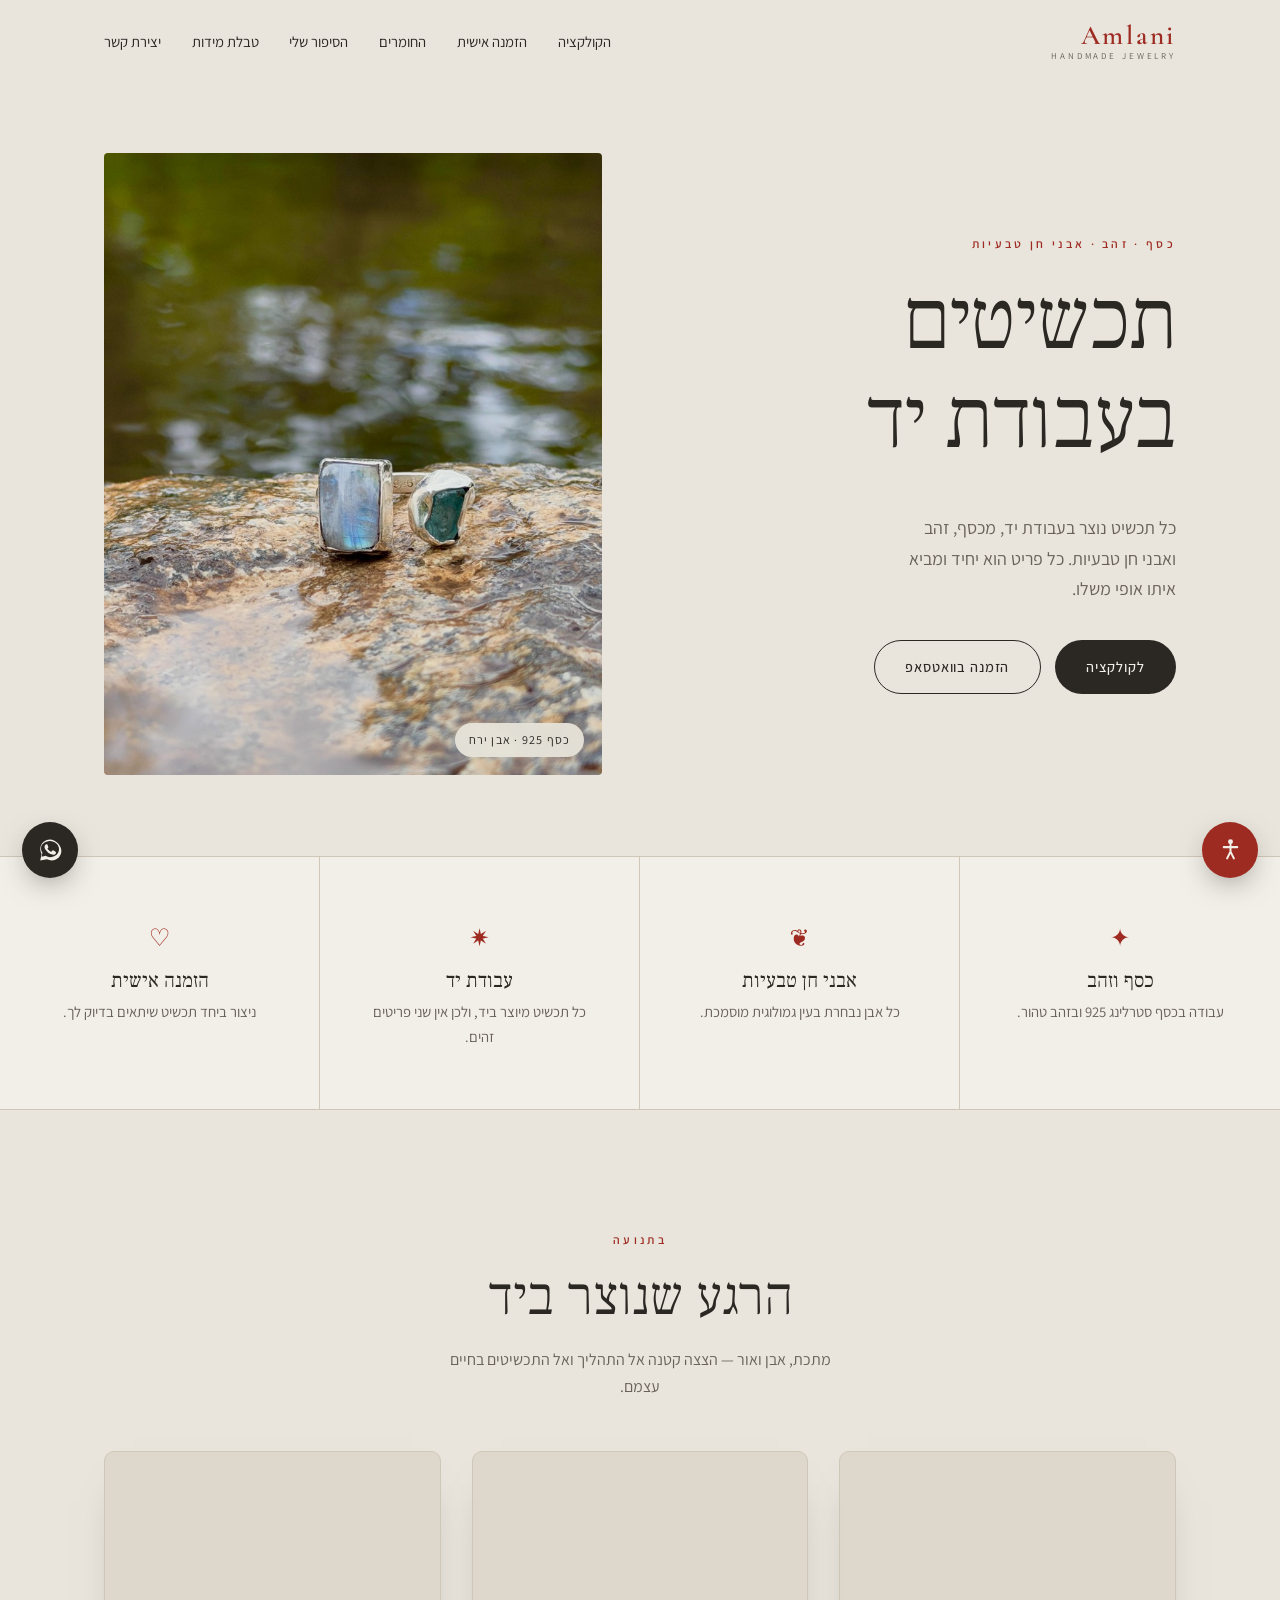
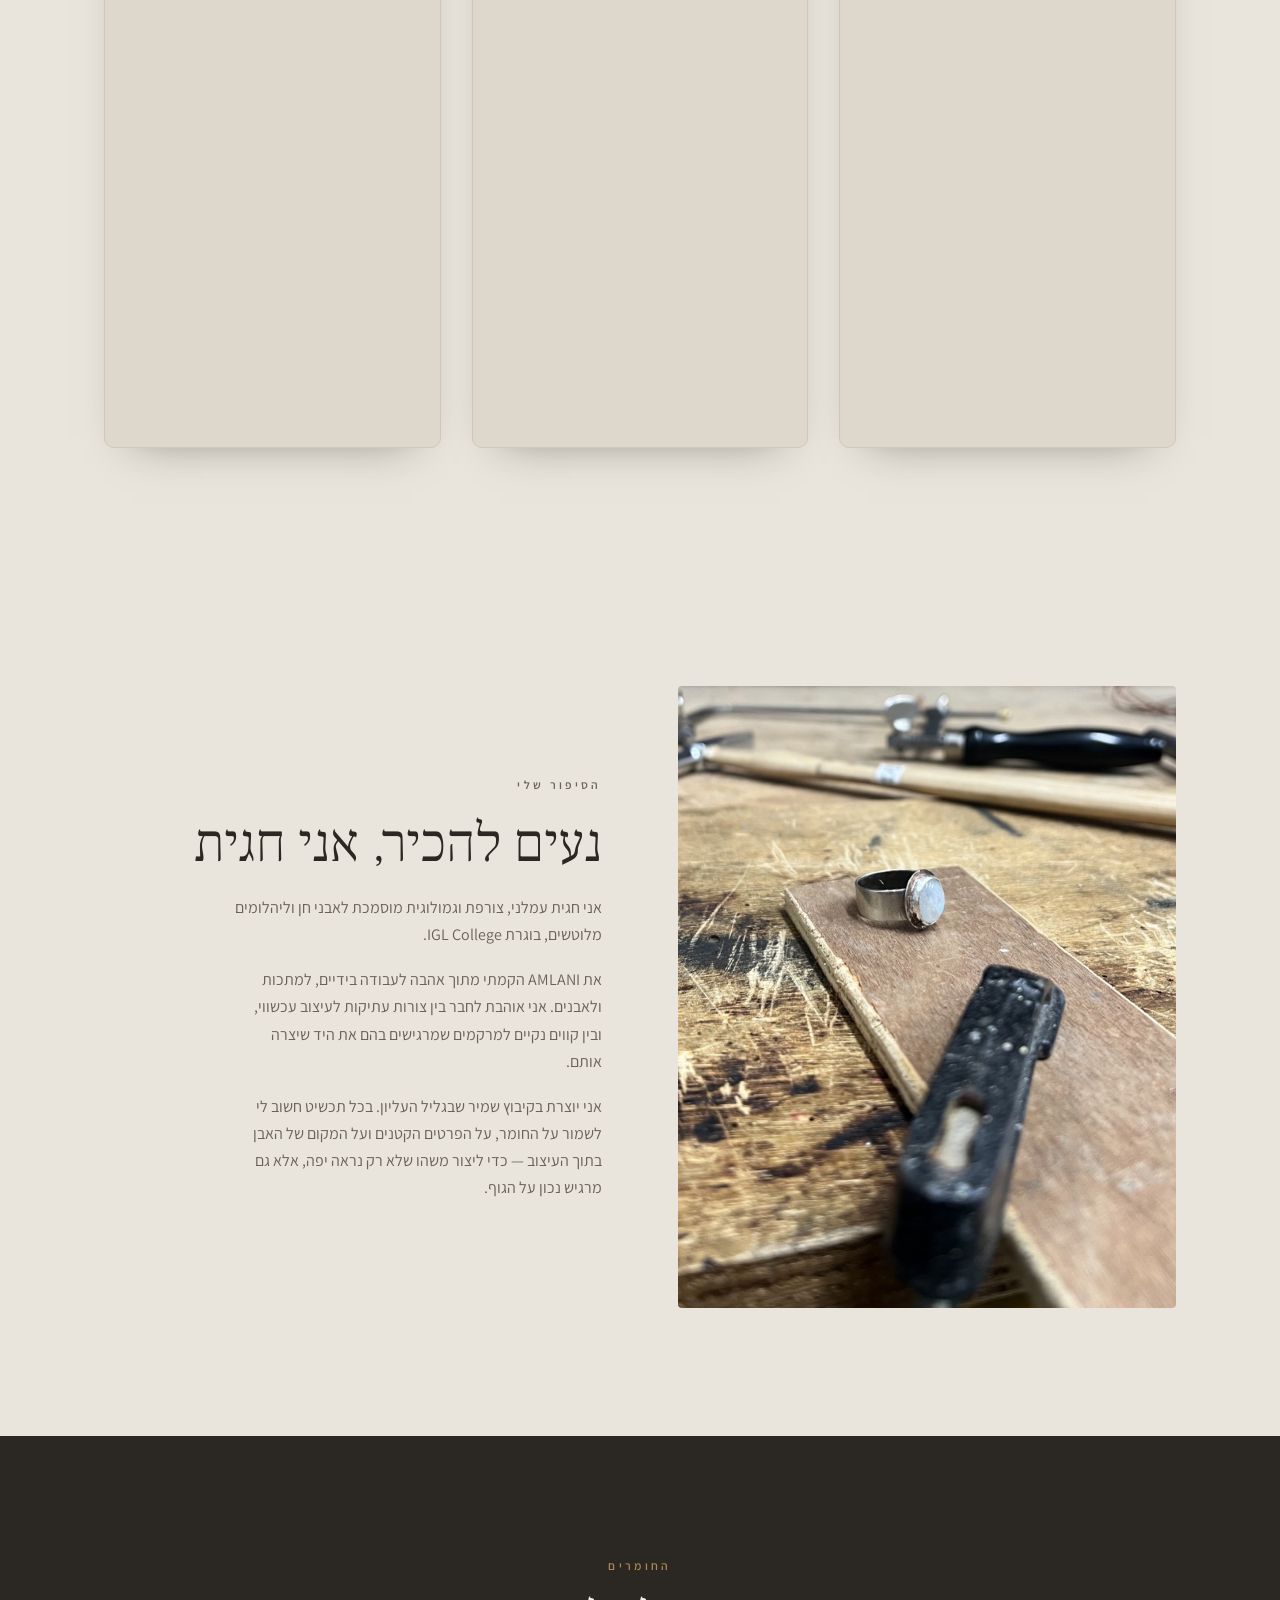
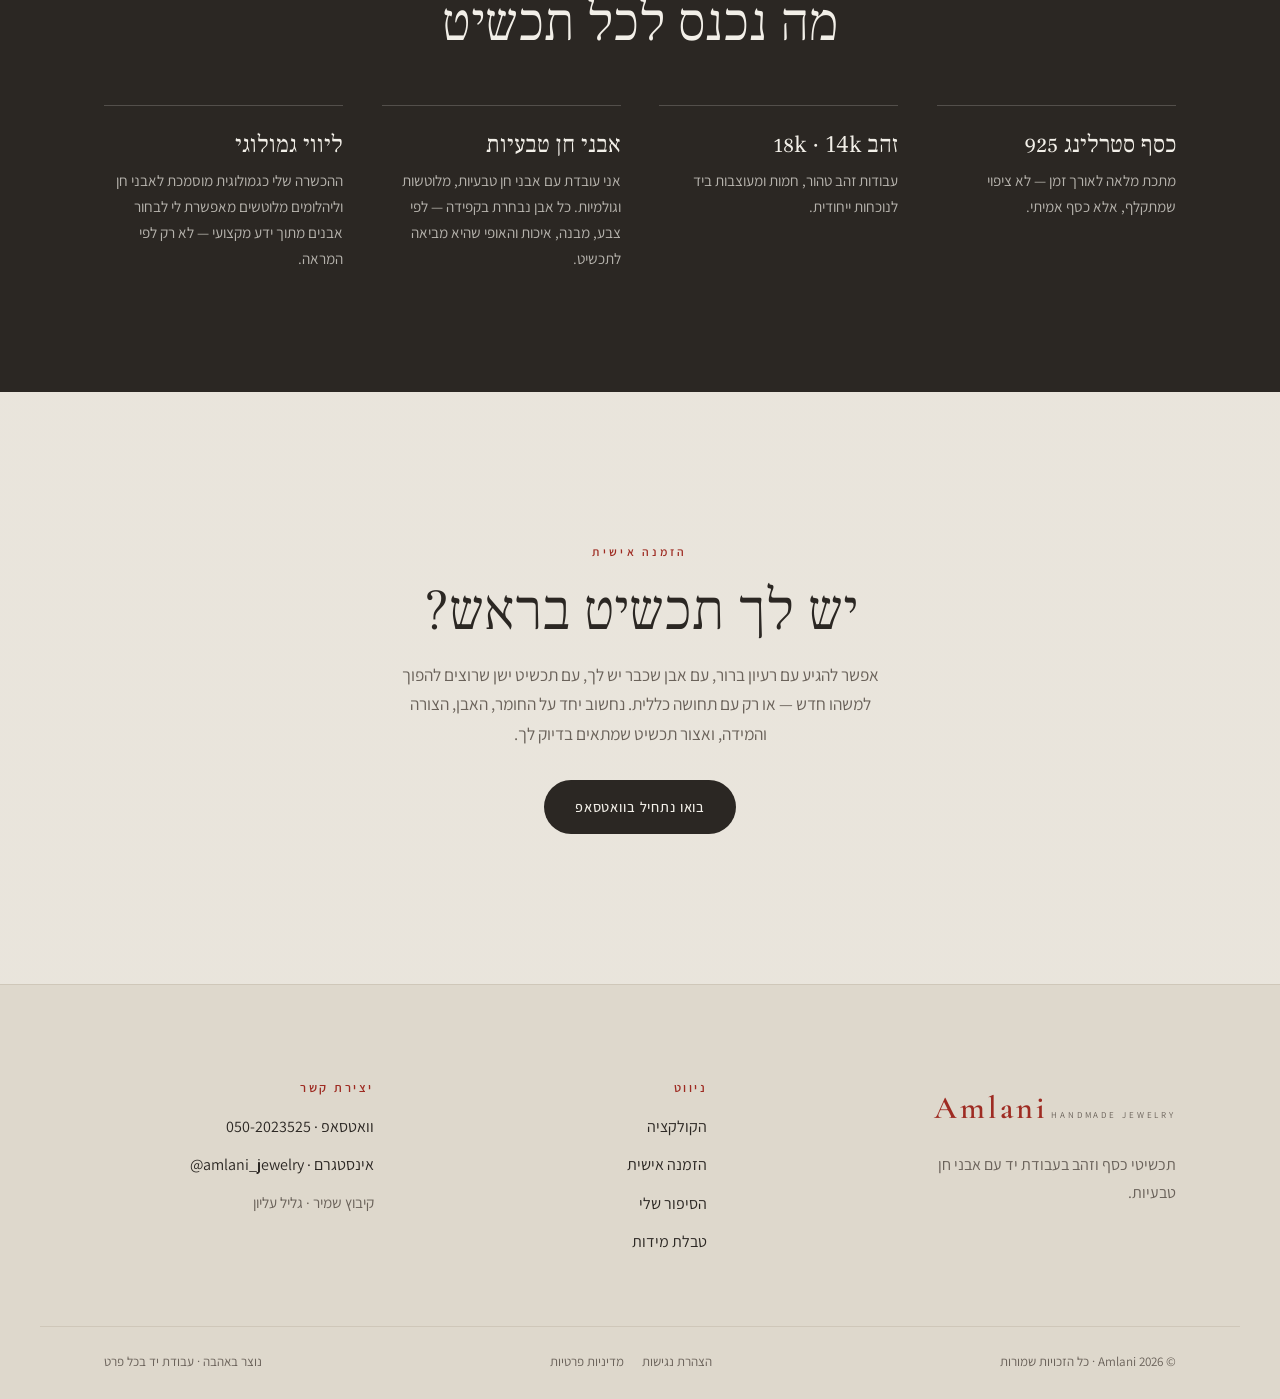
==== site/index.html @ 4425e2d7 "Initial commit — Amlani handmade jewelry website Static Hebrew (RTL) site: home, collection (categor" ====
<!DOCTYPE html>
<html lang="he" dir="rtl">
<head>
  <meta charset="UTF-8" />
  <meta name="viewport" content="width=device-width, initial-scale=1.0" />
  <title>Amlani · תכשיטים בעבודת יד</title>
  <meta name="description" content="Amlani — תכשיטי כסף וזהב בעבודת יד עם אבני חן טבעיות. מעוצבים ונוצרים ביד אחת אחת, מחומרים אמיתיים בלבד. קיבוץ שמיר, גליל עליון." />
  <meta property="og:title" content="Amlani · תכשיטים בעבודת יד" />
  <meta property="og:description" content="תכשיטי כסף וזהב בעבודת יד עם אבני חן טבעיות. חומרים אמיתיים, יצירה אחת אחת." />
  <meta property="og:type" content="website" />
  <link rel="preconnect" href="https://fonts.googleapis.com" />
  <link rel="preconnect" href="https://fonts.gstatic.com" crossorigin />
  <link href="https://fonts.googleapis.com/css2?family=Cormorant+Garamond:wght@400;500;600&family=Frank+Ruhl+Libre:wght@300;400;500;700&family=Assistant:wght@300;400;500;600&display=swap" rel="stylesheet" />
  <link rel="stylesheet" href="styles.css" />
</head>
<body>

  <!-- ===== Header ===== -->
  <header class="site-header" id="header">
    <div class="header-inner">
      <a href="index.html" class="brand" aria-label="Amlani — דף הבית">
        <span class="brand-text">
          <span class="brand-mark">Amlani</span>
          <span class="brand-sub">HANDMADE JEWELRY</span>
        </span>
      </a>

      <nav class="nav" id="nav">
        <a href="collection.html">הקולקציה</a>
        <a href="#custom">הזמנה אישית</a>
        <a href="#materials">החומרים</a>
        <a href="#story">הסיפור שלי</a>
        <a href="sizes.html">טבלת מידות</a>
        <a href="#contact">יצירת קשר</a>
      </nav>

      <button class="nav-toggle" id="navToggle" aria-label="תפריט" aria-expanded="false">
        <span></span><span></span><span></span>
      </button>
    </div>
  </header>

  <!-- ===== Hero ===== -->
  <section class="hero" id="top">
    <div class="hero-text reveal">
      <p class="eyebrow">כסף · זהב · אבני חן טבעיות</p>
      <h1>תכשיטים<br />בעבודת יד</h1>
      <p class="lede">
        כל תכשיט נוצר בעבודת יד, מכסף, זהב ואבני חן טבעיות.
        כל פריט הוא יחיד ומביא איתו אופי משלו.
      </p>
      <div class="hero-cta">
        <a href="collection.html" class="btn btn-solid">לקולקציה</a>
        <a href="#" class="btn btn-ghost" data-wa="שלום, אשמח לשמוע עוד על התכשיטים ✨">הזמנה בוואטסאפ</a>
      </div>
    </div>
    <div class="hero-media reveal">
      <img src="assets/products/ring-moonstone-aqua.jpg" alt="טבעת כסף עם אבן ירח ואקוומרין גולמי, על סלע ליד מים" />
      <span class="hero-badge">כסף 925 · אבן ירח</span>
    </div>
  </section>

  <!-- ===== Values strip ===== -->
  <section class="values" aria-label="הערכים שלנו">
    <div class="value reveal">
      <span class="value-icon">✦</span>
      <h3>כסף וזהב</h3>
      <p>עבודה בכסף סטרלינג 925 ובזהב טהור.</p>
    </div>
    <div class="value reveal">
      <span class="value-icon">❦</span>
      <h3>אבני חן טבעיות</h3>
      <p>כל אבן נבחרת בעין גמולוגית מוסמכת.</p>
    </div>
    <div class="value reveal">
      <span class="value-icon">✷</span>
      <h3>עבודת יד</h3>
      <p>כל תכשיט מיוצר ביד, ולכן אין שני פריטים זהים.</p>
    </div>
    <div class="value reveal">
      <span class="value-icon">♡</span>
      <h3>הזמנה אישית</h3>
      <p>ניצור ביחד תכשיט שיתאים בדיוק לך.</p>
    </div>
  </section>

  <!-- ===== Craft in motion (videos) ===== -->
  <section class="reels-section" id="craft">
    <div class="section-head reveal">
      <p class="eyebrow">בתנועה</p>
      <h2>הרגע שנוצר ביד</h2>
      <p class="section-lede">מתכת, אבן ואור — הצצה קטנה אל התהליך ואל התכשיטים בחיים עצמם.</p>
    </div>
    <div class="reels reveal">
      <figure class="reel">
        <video src="assets/videos/v-b.mp4" autoplay muted loop playsinline preload="metadata"></video>
      </figure>
      <figure class="reel">
        <video src="assets/videos/v-c.mp4" autoplay muted loop playsinline preload="metadata"></video>
      </figure>
      <figure class="reel">
        <video src="assets/videos/v-f.mp4" autoplay muted loop playsinline preload="metadata"></video>
      </figure>
    </div>
  </section>

  <!-- ===== Story ===== -->
  <section class="story" id="story">
    <div class="story-media reveal">
      <img src="assets/mood/workshop-moonstone.jpg" alt="טבעת אבן ירח על שולחן העבודה של הצורפת, בין כלי עבודה" />
    </div>
    <div class="story-text reveal">
      <p class="eyebrow">הסיפור שלי</p>
      <h2>נעים להכיר, אני חגית</h2>
      <p>
        אני חגית עמלני, צורפת וגמולוגית מוסמכת לאבני חן וליהלומים מלוטשים,
        בוגרת IGL College.
      </p>
      <p>
        את AMLANI הקמתי מתוך אהבה לעבודה בידיים, למתכות ולאבנים. אני אוהבת
        לחבר בין צורות עתיקות לעיצוב עכשווי, ובין קווים נקיים למרקמים
        שמרגישים בהם את היד שיצרה אותם.
      </p>
      <p>
        אני יוצרת בקיבוץ שמיר שבגליל העליון. בכל תכשיט חשוב לי לשמור על
        החומר, על הפרטים הקטנים ועל המקום של האבן בתוך העיצוב — כדי ליצור
        משהו שלא רק נראה יפה, אלא גם מרגיש נכון על הגוף.
      </p>
    </div>
  </section>

  <!-- ===== Materials band ===== -->
  <section class="materials" id="materials">
    <div class="materials-head reveal">
      <p class="eyebrow">החומרים</p>
      <h2>מה נכנס לכל תכשיט</h2>
    </div>
    <div class="materials-grid">
      <div class="material reveal">
        <h3>כסף סטרלינג 925</h3>
        <p>מתכת מלאה לאורך זמן — לא ציפוי שמתקלף, אלא כסף אמיתי.</p>
      </div>
      <div class="material reveal">
        <h3>זהב 18k · 14k</h3>
        <p>עבודות זהב טהור, חמות ומעוצבות ביד לנוכחות ייחודית.</p>
      </div>
      <div class="material reveal">
        <h3>אבני חן טבעיות</h3>
        <p>אני עובדת עם אבני חן טבעיות, מלוטשות וגולמיות. כל אבן נבחרת בקפידה — לפי צבע, מבנה, איכות והאופי שהיא מביאה לתכשיט.</p>
      </div>
      <div class="material reveal">
        <h3>ליווי גמולוגי</h3>
        <p>ההכשרה שלי כגמולוגית מוסמכת לאבני חן וליהלומים מלוטשים מאפשרת לי לבחור אבנים מתוך ידע מקצועי — לא רק לפי המראה.</p>
      </div>
    </div>
  </section>

  <!-- ===== Custom order CTA ===== -->
  <section class="custom" id="custom">
    <div class="custom-inner reveal">
      <p class="eyebrow">הזמנה אישית</p>
      <h2>יש לך תכשיט בראש?</h2>
      <p class="custom-lede">
        אפשר להגיע עם רעיון ברור, עם אבן שכבר יש לך, עם תכשיט ישן שרוצים
        להפוך למשהו חדש — או רק עם תחושה כללית. נחשוב יחד על החומר, האבן,
        הצורה והמידה, ואצור תכשיט שמתאים בדיוק לך.
      </p>
      <a href="#" class="btn btn-solid" data-wa="שלום, אשמח להזמין תכשיט בהתאמה אישית ✨ הרעיון שלי הוא:">בואו נתחיל בוואטסאפ</a>
    </div>
  </section>

  <!-- ===== Contact / Footer ===== -->
  <footer class="contact" id="contact">
    <div class="contact-grid">
      <div class="contact-brand reveal">
        <span class="brand-mark">Amlani</span>
        <span class="brand-sub">HANDMADE JEWELRY</span>
        <p>תכשיטי כסף וזהב בעבודת יד עם אבני חן טבעיות.</p>
      </div>
      <div class="contact-col reveal">
        <h4>ניווט</h4>
        <a href="collection.html" class="contact-link">הקולקציה</a>
        <a href="#custom" class="contact-link">הזמנה אישית</a>
        <a href="#story" class="contact-link">הסיפור שלי</a>
        <a href="sizes.html" class="contact-link">טבלת מידות</a>
      </div>
      <div class="contact-col reveal">
        <h4>יצירת קשר</h4>
        <a href="#" data-wa="שלום, אשמח לשמוע עוד על התכשיטים ✨" class="contact-link">וואטסאפ · 050-2023525</a>
        <a href="https://instagram.com/amlani_jewelry" target="_blank" rel="noopener" class="contact-link">אינסטגרם · amlani_jewelry@</a>
        <p class="contact-plain">קיבוץ שמיר · גליל עליון</p>
      </div>
    </div>
    <div class="contact-bottom">
      <p>© <span id="year"></span> Amlani · כל הזכויות שמורות</p>
      <nav class="legal-links"><a href="accessibility.html">הצהרת נגישות</a><a href="privacy.html">מדיניות פרטיות</a></nav>
      <p class="credit">נוצר באהבה · עבודת יד בכל פרט</p>
    </div>
  </footer>

  <!-- Floating WhatsApp -->
  <a href="#" class="wa-float" data-wa="שלום, הגעתי מהאתר ואשמח לפרטים ✨" aria-label="פנייה בוואטסאפ">
    <svg viewBox="0 0 32 32" width="26" height="26" aria-hidden="true">
      <path fill="currentColor" d="M16 3C9.4 3 4 8.4 4 15c0 2.1.6 4.1 1.6 5.9L4 29l8.3-1.6c1.7.9 3.6 1.4 5.7 1.4 6.6 0 12-5.4 12-12S22.6 3 16 3zm0 21.8c-1.8 0-3.5-.5-5-1.4l-.4-.2-4.9 1 1-4.8-.3-.4c-1-1.6-1.5-3.4-1.5-5.2C4.9 9.5 9.9 5 16 5s11.1 4.5 11.1 10c0 5.4-5 9.8-11.1 9.8zm6.1-7.3c-.3-.2-2-1-2.3-1.1-.3-.1-.5-.2-.8.2-.2.3-.9 1.1-1.1 1.3-.2.2-.4.2-.7.1-1.8-.9-3-1.6-4.2-3.6-.3-.5.3-.5.9-1.6.1-.2 0-.4 0-.6s-.8-1.9-1-2.6c-.3-.7-.6-.6-.8-.6h-.7c-.2 0-.6.1-.9.4-.3.3-1.2 1.1-1.2 2.8s1.2 3.3 1.4 3.5c.2.2 2.5 3.8 6 5.3 2.2.9 3 1 4.1.9.7-.1 2-.8 2.3-1.6.3-.8.3-1.5.2-1.6-.1-.2-.3-.3-.6-.4z"/>
    </svg>
  </a>

  <script src="data.js"></script>
  <script src="common.js"></script>
</body>
</html>
---- site/styles.css ----
/* ======================================================
   amlani · handmade jewelry
   Minimalist-warm palette derived from the brand logo
   ====================================================== */

:root {
  /* Palette */
  --cream:        #E9E5DC;   /* logo background */
  --cream-soft:   #F2EFE8;
  --cream-deep:   #DED8CC;
  --ink:          #2B2723;   /* warm near-black text */
  --ink-soft:     #6A625A;   /* muted text */
  --line:         #CFC7B9;   /* hairlines */
  --clay:         #9E2B22;   /* logo red / accent */
  --clay-deep:    #7E211A;
  --gold:         #A98C55;   /* subtle warm gold */
  --white:        #FBFAF6;

  /* Type */
  --serif:  "Frank Ruhl Libre", "Cormorant Garamond", Georgia, serif;
  --sans:   "Assistant", "Segoe UI", system-ui, sans-serif;
  --latin:  "Cormorant Garamond", "Frank Ruhl Libre", serif;

  /* Rhythm */
  --maxw: 1200px;
  --gutter: clamp(20px, 5vw, 72px);
  --radius: 4px;
  --ease: cubic-bezier(.22,.61,.36,1);
}

* { box-sizing: border-box; margin: 0; padding: 0; }

html { scroll-behavior: smooth; -webkit-text-size-adjust: 100%; }

body {
  font-family: var(--sans);
  background: var(--cream);
  color: var(--ink);
  line-height: 1.7;
  font-weight: 400;
  overflow-x: hidden;
  -webkit-font-smoothing: antialiased;
}

img { display: block; max-width: 100%; height: auto; }

h1, h2, h3, h4 { font-family: var(--serif); font-weight: 400; line-height: 1.15; }

a { color: inherit; text-decoration: none; }

section { position: relative; }

.eyebrow {
  font-family: var(--sans);
  font-size: .74rem;
  letter-spacing: .28em;
  text-transform: uppercase;
  color: var(--clay);
  font-weight: 600;
  margin-bottom: 1rem;
}

/* ---------- Buttons ---------- */
.btn {
  display: inline-block;
  font-family: var(--sans);
  font-size: .9rem;
  letter-spacing: .06em;
  padding: .95em 2.1em;
  border-radius: 100px;
  transition: all .35s var(--ease);
  cursor: pointer;
  border: 1px solid transparent;
  font-weight: 500;
}
.btn-solid { background: var(--ink); color: var(--cream-soft); }
.btn-solid:hover { background: var(--clay); transform: translateY(-2px); }
.btn-ghost { background: transparent; color: var(--ink); border-color: var(--ink); }
.btn-ghost:hover { background: var(--ink); color: var(--cream-soft); transform: translateY(-2px); }

/* ======================================================
   Header
   ====================================================== */
.site-header {
  position: fixed;
  inset: 0 0 auto 0;
  z-index: 100;
  transition: background .4s var(--ease), box-shadow .4s var(--ease), padding .4s var(--ease);
  padding: 22px 0;
}
.site-header.scrolled {
  background: rgba(233,229,220,.9);
  backdrop-filter: blur(10px);
  box-shadow: 0 1px 0 var(--line);
  padding: 14px 0;
}
.header-inner {
  max-width: var(--maxw);
  margin: 0 auto;
  padding: 0 var(--gutter);
  display: flex;
  align-items: center;
  justify-content: space-between;
}
.brand { display: flex; align-items: center; line-height: 1; }
.brand-text { display: flex; flex-direction: column; }
.brand-mark {
  font-family: var(--latin);
  font-size: 1.7rem;
  letter-spacing: .1em;
  color: var(--clay);
  font-weight: 600;
}
.brand-sub {
  font-family: var(--sans);
  font-size: .56rem;
  letter-spacing: .32em;
  color: var(--ink-soft);
  margin-top: 3px;
}
.nav a.is-current { color: var(--clay); }
.nav a.is-current::after { width: 100%; }
/* Solid header for interior pages (not the hero) */
.site-header.solid {
  background: rgba(233,229,220,.92);
  backdrop-filter: blur(10px);
  box-shadow: 0 1px 0 var(--line);
}
.nav { display: flex; gap: clamp(18px, 2.4vw, 38px); }
.nav a {
  font-size: .92rem;
  color: var(--ink);
  position: relative;
  padding: 4px 0;
  transition: color .3s;
}
.nav a::after {
  content: "";
  position: absolute;
  bottom: 0; right: 0;
  width: 0; height: 1px;
  background: var(--clay);
  transition: width .35s var(--ease);
}
.nav a:hover { color: var(--clay); }
.nav a:hover::after { width: 100%; }

.nav-toggle {
  display: none;
  flex-direction: column;
  gap: 5px;
  background: none;
  border: 0;
  cursor: pointer;
  padding: 6px;
}
.nav-toggle span {
  width: 26px; height: 2px;
  background: var(--ink);
  transition: transform .3s var(--ease), opacity .3s;
}
.nav-toggle.open span:nth-child(1) { transform: translateY(7px) rotate(45deg); }
.nav-toggle.open span:nth-child(2) { opacity: 0; }
.nav-toggle.open span:nth-child(3) { transform: translateY(-7px) rotate(-45deg); }

/* ======================================================
   Hero
   ====================================================== */
.hero {
  max-width: var(--maxw);
  margin: 0 auto;
  padding: clamp(120px, 17vh, 190px) var(--gutter) clamp(60px, 9vh, 110px);
  display: grid;
  grid-template-columns: 1fr 1fr;
  gap: clamp(30px, 6vw, 80px);
  align-items: center;
}
.hero-text h1 {
  font-size: clamp(2.9rem, 7vw, 5.4rem);
  font-weight: 300;
  margin: .2em 0 .5em;
  letter-spacing: -.01em;
}
.hero-text .lede {
  font-size: 1.12rem;
  color: var(--ink-soft);
  max-width: 30ch;
  margin-bottom: 2.2rem;
}
.hero-cta { display: flex; gap: 14px; flex-wrap: wrap; }

.hero-media { position: relative; }
.hero-media img {
  width: 100%;
  aspect-ratio: 4/5;
  object-fit: cover;
  border-radius: var(--radius);
  filter: saturate(1.02);
}
.hero-badge {
  position: absolute;
  bottom: 18px; right: 18px;
  background: rgba(233,229,220,.92);
  backdrop-filter: blur(6px);
  color: var(--ink);
  font-size: .76rem;
  letter-spacing: .1em;
  padding: .55em 1.1em;
  border-radius: 100px;
}

/* ======================================================
   Values strip
   ====================================================== */
.values {
  background: var(--cream-soft);
  border-block: 1px solid var(--line);
  display: grid;
  grid-template-columns: repeat(4, 1fr);
}
.value {
  padding: clamp(34px, 5vw, 60px) clamp(20px, 3vw, 40px);
  text-align: center;
  border-inline-start: 1px solid var(--line);
}
.value:first-child { border-inline-start: 0; }
.value-icon { color: var(--clay); font-size: 1.5rem; display: block; margin-bottom: .7rem; }
.value h3 { font-size: 1.28rem; margin-bottom: .4rem; }
.value p { font-size: .92rem; color: var(--ink-soft); }

/* ======================================================
   Section heads
   ====================================================== */
.section-head, .materials-head {
  max-width: var(--maxw);
  margin: 0 auto;
  padding: clamp(70px, 10vw, 120px) var(--gutter) clamp(30px, 4vw, 50px);
  text-align: center;
}
.section-head h2, .materials-head h2 {
  font-size: clamp(2.1rem, 4.6vw, 3.4rem);
  font-weight: 300;
}
.section-lede {
  max-width: 52ch;
  margin: 1.1rem auto 0;
  color: var(--ink-soft);
}

/* ======================================================
   Collection
   ====================================================== */
.filters {
  max-width: var(--maxw);
  margin: 0 auto;
  padding: 0 var(--gutter) clamp(30px, 4vw, 46px);
  display: flex;
  gap: 10px;
  justify-content: center;
  flex-wrap: wrap;
}
.filter {
  font-family: var(--sans);
  font-size: .88rem;
  letter-spacing: .04em;
  padding: .5em 1.4em;
  border-radius: 100px;
  border: 1px solid var(--line);
  background: transparent;
  color: var(--ink-soft);
  cursor: pointer;
  transition: all .3s var(--ease);
}
.filter:hover { border-color: var(--ink); color: var(--ink); }
.filter.is-active { background: var(--ink); color: var(--cream-soft); border-color: var(--ink); }

.grid {
  max-width: var(--maxw);
  margin: 0 auto;
  padding: 0 var(--gutter) clamp(40px, 6vw, 80px);
  display: grid;
  grid-template-columns: repeat(3, 1fr);
  gap: clamp(20px, 2.6vw, 40px);
}
.card {
  background: var(--white);
  border-radius: var(--radius);
  overflow: hidden;
  border: 1px solid var(--line);
  transition: transform .5s var(--ease), box-shadow .5s var(--ease);
  display: flex;
  flex-direction: column;
}
.card.hide { display: none; }
.card:hover { transform: translateY(-6px); box-shadow: 0 24px 50px -28px rgba(43,39,35,.4); }
.card-media { overflow: hidden; aspect-ratio: 4/5; }
.card-media img {
  width: 100%; height: 100%;
  object-fit: cover;
  transition: transform .9s var(--ease);
}
.card:hover .card-media img { transform: scale(1.05); }
.card-body { padding: 22px 24px 26px; display: flex; flex-direction: column; flex: 1; }
.card-body h3 { font-size: 1.4rem; margin-bottom: .25rem; }
.card-meta {
  font-size: .76rem;
  letter-spacing: .1em;
  text-transform: uppercase;
  color: var(--clay);
  margin-bottom: .8rem;
}
.card-desc { font-size: .95rem; color: var(--ink-soft); margin-bottom: 1.4rem; flex: 1; }
.card-cta {
  align-self: flex-start;
  font-size: .9rem;
  font-weight: 500;
  color: var(--ink);
  border-bottom: 1px solid var(--clay);
  padding-bottom: 3px;
  transition: color .3s, gap .3s;
}
.card-cta::before { content: "← "; color: var(--clay); }
.card-cta:hover { color: var(--clay); }

/* ======================================================
   Story
   ====================================================== */
.story {
  max-width: var(--maxw);
  margin: 0 auto;
  padding: clamp(70px, 10vw, 130px) var(--gutter);
  display: grid;
  grid-template-columns: 1fr 1fr;
  gap: clamp(34px, 6vw, 90px);
  align-items: center;
}
.story-media img {
  width: 100%;
  aspect-ratio: 4/5;
  object-fit: cover;
  border-radius: var(--radius);
}
.story-text h2 { font-size: clamp(2.1rem, 4.6vw, 3.4rem); font-weight: 300; margin-bottom: 1.2rem; }
.story-text p { color: var(--ink-soft); margin-bottom: 1.1rem; max-width: 46ch; }
.story-text blockquote {
  font-family: var(--serif);
  font-size: 1.35rem;
  line-height: 1.5;
  color: var(--ink);
  border-inline-start: 2px solid var(--clay);
  padding-inline-start: 1.2rem;
  margin-top: 1.8rem;
  font-style: italic;
}

/* ======================================================
   Materials
   ====================================================== */
.materials {
  background: var(--ink);
  color: var(--cream-soft);
}
.materials .eyebrow { color: var(--gold); }
.materials-head h2 { color: var(--cream-soft); }
.materials-grid {
  max-width: var(--maxw);
  margin: 0 auto;
  padding: 0 var(--gutter) clamp(70px, 10vw, 120px);
  display: grid;
  grid-template-columns: repeat(4, 1fr);
  gap: clamp(24px, 3vw, 44px);
}
.material { padding-top: 1.6rem; border-top: 1px solid rgba(242,239,232,.2); }
.material h3 { font-size: 1.5rem; color: var(--cream-soft); margin-bottom: .6rem; }
.material p { font-size: .95rem; color: rgba(242,239,232,.7); }

/* ======================================================
   Custom order
   ====================================================== */
.custom {
  background:
    linear-gradient(rgba(233,229,220,.86), rgba(233,229,220,.86)),
    url("assets/mood/rings-wine-bw.jpg") center/cover fixed;
  text-align: center;
}
.custom-inner {
  max-width: 640px;
  margin: 0 auto;
  padding: clamp(80px, 12vw, 150px) var(--gutter);
}
.custom-inner h2 { font-size: clamp(2.2rem, 5vw, 3.6rem); font-weight: 300; margin-bottom: 1rem; }
.custom-lede { color: var(--ink-soft); margin-bottom: 2rem; font-size: 1.08rem; }

/* ======================================================
   Contact / Footer
   ====================================================== */
.contact { background: var(--cream-deep); border-top: 1px solid var(--line); }
.contact-grid {
  max-width: var(--maxw);
  margin: 0 auto;
  padding: clamp(60px, 8vw, 96px) var(--gutter) clamp(40px, 5vw, 60px);
  display: grid;
  grid-template-columns: 1.5fr 1fr 1fr;
  gap: clamp(30px, 5vw, 70px);
}
.contact-brand .brand-mark { font-size: 2rem; }
.contact-brand .brand-sub { text-align: right; }
.contact-brand p { margin-top: 1rem; color: var(--ink-soft); max-width: 30ch; }
.contact-col h4 {
  font-family: var(--sans);
  font-size: .78rem;
  letter-spacing: .2em;
  text-transform: uppercase;
  color: var(--clay);
  margin-bottom: 1.1rem;
  font-weight: 600;
}
.contact-link { display: block; margin-bottom: .7rem; transition: color .3s; }
.contact-link:hover { color: var(--clay); }
.contact-plain { color: var(--ink-soft); margin-bottom: .7rem; font-size: .95rem; }
.contact-bottom {
  max-width: var(--maxw);
  margin: 0 auto;
  padding: 24px var(--gutter);
  border-top: 1px solid var(--line);
  display: flex;
  justify-content: space-between;
  flex-wrap: wrap;
  gap: 8px;
  font-size: .82rem;
  color: var(--ink-soft);
}

/* ======================================================
   Floating WhatsApp
   ====================================================== */
.wa-float {
  position: fixed;
  bottom: 22px; left: 22px;
  z-index: 90;
  width: 56px; height: 56px;
  border-radius: 50%;
  background: var(--ink);
  color: var(--cream-soft);
  display: grid;
  place-items: center;
  box-shadow: 0 10px 30px -10px rgba(43,39,35,.6);
  transition: transform .35s var(--ease), background .35s;
}
.wa-float:hover { transform: scale(1.08) translateY(-2px); background: var(--clay); }

/* ======================================================
   Reveal animation
   ====================================================== */
.reveal { opacity: 0; transform: translateY(26px); transition: opacity .9s var(--ease), transform .9s var(--ease); }
.reveal.in { opacity: 1; transform: none; }

@media (prefers-reduced-motion: reduce) {
  .reveal { opacity: 1; transform: none; transition: none; }
  html { scroll-behavior: auto; }
  .custom { background-attachment: scroll; }
}

/* ======================================================
   Responsive
   ====================================================== */
@media (max-width: 940px) {
  .grid { grid-template-columns: repeat(2, 1fr); }
  .materials-grid { grid-template-columns: repeat(2, 1fr); }
  .values { grid-template-columns: repeat(2, 1fr); }
  .value:nth-child(1), .value:nth-child(2) { border-inline-start: 0; }
  .value:nth-child(2) { border-inline-start: 1px solid var(--line); }
  .value:nth-child(3), .value:nth-child(4) { border-top: 1px solid var(--line); }
}

@media (max-width: 760px) {
  .nav {
    position: fixed;
    inset: 0 0 0 auto;
    width: min(78vw, 320px);
    background: var(--cream-soft);
    flex-direction: column;
    justify-content: center;
    gap: 26px;
    padding: 0 40px;
    transform: translateX(100%);
    transition: transform .45s var(--ease);
    box-shadow: -20px 0 50px -30px rgba(0,0,0,.4);
  }
  .nav.open { transform: translateX(0); }
  .nav a { font-size: 1.2rem; }
  .nav-toggle { display: flex; z-index: 110; }

  .hero { grid-template-columns: 1fr; text-align: center; padding-top: 130px; }
  .hero-text .lede { margin-inline: auto; }
  .hero-cta { justify-content: center; }
  .hero-media { order: -1; max-width: 420px; margin: 0 auto; }

  .story { grid-template-columns: 1fr; }
  .story-media { max-width: 460px; }
  .story-text p, .story-text .lede { max-width: none; }

  .contact-grid { grid-template-columns: 1fr; }
}

@media (max-width: 520px) {
  .grid { grid-template-columns: 1fr; }
  .values { grid-template-columns: 1fr; }
  .value { border-inline-start: 0 !important; border-top: 1px solid var(--line); }
  .value:first-child { border-top: 0; }
  .materials-grid { grid-template-columns: 1fr; }
  .hero-cta .btn { flex: 1; text-align: center; }
}

/* ======================================================
   Featured teaser (home)
   ====================================================== */
.featured { padding-bottom: clamp(50px, 7vw, 90px); }
.featured-grid {
  max-width: var(--maxw);
  margin: 0 auto;
  padding: 0 var(--gutter);
  display: grid;
  grid-template-columns: repeat(3, 1fr);
  gap: clamp(20px, 2.6vw, 40px);
}
.feat-card {
  display: block;
  background: var(--white);
  border: 1px solid var(--line);
  border-radius: var(--radius);
  overflow: hidden;
  transition: transform .5s var(--ease), box-shadow .5s var(--ease);
}
.feat-card:hover { transform: translateY(-6px); box-shadow: 0 24px 50px -28px rgba(43,39,35,.4); }
.feat-media { aspect-ratio: 4/5; overflow: hidden; }
.feat-media img { width: 100%; height: 100%; object-fit: cover; transition: transform .9s var(--ease); }
.feat-card:hover .feat-media img { transform: scale(1.05); }
.feat-body { padding: 18px 22px 22px; }
.feat-body h3 { font-size: 1.35rem; margin-bottom: .2rem; }
.feat-body p { font-size: .78rem; letter-spacing: .08em; text-transform: uppercase; color: var(--clay); }
.featured-cta { text-align: center; margin-top: clamp(34px, 4vw, 54px); }

/* ======================================================
   Craft reels (videos)
   ====================================================== */
.reels-section { padding-bottom: clamp(60px, 9vw, 110px); }
.reels {
  max-width: var(--maxw);
  margin: 0 auto;
  padding: 0 var(--gutter);
  display: grid;
  grid-template-columns: repeat(3, 1fr);
  gap: clamp(18px, 2.4vw, 34px);
}
.reel {
  margin: 0;
  border-radius: 10px;
  overflow: hidden;
  background: var(--cream-deep);
  border: 1px solid var(--line);
  box-shadow: 0 20px 44px -30px rgba(43,39,35,.55);
}
.reel video {
  width: 100%;
  aspect-ratio: 9/16;
  object-fit: cover;
  display: block;
}

/* ======================================================
   Interior page head (collection)
   ====================================================== */
.page-head {
  padding: clamp(120px, 16vh, 170px) var(--gutter) clamp(24px, 4vw, 40px);
  text-align: center;
  border-bottom: 1px solid var(--line);
}
.page-head-inner { max-width: var(--maxw); margin: 0 auto; }
.page-head h1 { font-size: clamp(2.4rem, 5.5vw, 4rem); font-weight: 300; margin: .3rem 0 .6rem; }
.page-head p { color: var(--ink-soft); max-width: 48ch; margin: 0 auto; }

.crumbs { font-size: .82rem; color: var(--ink-soft); letter-spacing: .04em; margin-bottom: .6rem; }
.crumbs a { color: var(--ink-soft); border-bottom: 1px solid transparent; transition: color .3s, border-color .3s; }
.crumbs a:hover { color: var(--clay); border-color: var(--clay); }
.crumbs span { margin: 0 .35em; opacity: .5; }

/* Collection card as a link */
a.card { color: inherit; }
a.card .card-cta { pointer-events: none; }

/* Collection top spacing when it follows the page-head */
.collection { padding-top: clamp(40px, 6vw, 70px); }

/* ======================================================
   Product page
   ====================================================== */
.product-page { padding-top: clamp(96px, 12vh, 130px); }
.product-inner { max-width: var(--maxw); margin: 0 auto; padding: clamp(20px, 4vw, 40px) var(--gutter) clamp(50px, 7vw, 90px); }
.pg-layout {
  display: grid;
  grid-template-columns: 1.05fr .95fr;
  gap: clamp(30px, 5vw, 70px);
  align-items: start;
  margin-top: 1.4rem;
}
.pg-main {
  border-radius: var(--radius);
  overflow: hidden;
  border: 1px solid var(--line);
  background: var(--white);
}
.pg-main img, .pg-main video {
  width: 100%;
  aspect-ratio: 4/5;
  object-fit: cover;
  display: block;
}
.pg-thumbs { display: flex; gap: 12px; margin-top: 14px; flex-wrap: wrap; }
.pg-thumb {
  position: relative;
  width: 76px; height: 92px;
  border-radius: 4px;
  overflow: hidden;
  border: 1px solid var(--line);
  padding: 0;
  cursor: pointer;
  background: var(--white);
  transition: border-color .3s, transform .3s;
}
.pg-thumb img { width: 100%; height: 100%; object-fit: cover; }
.pg-thumb.active { border-color: var(--clay); transform: translateY(-2px); }
.pg-thumb-vid {
  position: absolute;
  inset: 0;
  display: grid;
  place-items: center;
  color: #fff;
  font-size: .8rem;
  background: rgba(43,39,35,.35);
  z-index: 1;
}

.pg-info { padding-top: .4rem; }
.pg-meta { font-size: .78rem; letter-spacing: .12em; text-transform: uppercase; color: var(--clay); margin-bottom: .5rem; }
.pg-info h1 { font-size: clamp(2rem, 4.4vw, 3rem); font-weight: 300; margin-bottom: 1.2rem; }
.pg-long p { color: var(--ink-soft); margin-bottom: 1rem; max-width: 46ch; }
.pg-buy { margin-top: .6rem; }
.pg-note { font-size: .84rem; color: var(--ink-soft); margin-top: .9rem; max-width: 42ch; }

.pg-specs {
  margin-top: 1.8rem;
  border-top: 1px solid var(--line);
}
.pg-spec {
  display: flex;
  justify-content: space-between;
  gap: 16px;
  padding: .8rem 0;
  border-bottom: 1px solid var(--line);
  font-size: .95rem;
}
.pg-spec dt { color: var(--ink-soft); }
.pg-spec dd { color: var(--ink); font-weight: 500; text-align: start; }

.pg-back { display: inline-block; margin-top: 1.6rem; color: var(--ink-soft); transition: color .3s; }
.pg-back:hover { color: var(--clay); }

.product-missing { max-width: 600px; margin: 0 auto; text-align: center; padding: clamp(120px,18vh,200px) var(--gutter) 120px; }
.product-missing h1 { font-size: 2.4rem; font-weight: 300; margin-bottom: 1rem; }
.product-missing p { color: var(--ink-soft); margin-bottom: 1.8rem; }

/* Related */
.related { padding-bottom: clamp(60px, 8vw, 100px); }
.related .section-head { padding-top: clamp(30px, 4vw, 50px); }

/* ======================================================
   Interior responsive
   ====================================================== */
@media (max-width: 940px) {
  .featured-grid { grid-template-columns: repeat(2, 1fr); }
}
@media (max-width: 860px) {
  .pg-layout { grid-template-columns: 1fr; }
  .pg-main { max-width: 520px; }
}
@media (max-width: 760px) {
  .reels { grid-template-columns: repeat(3, 1fr); gap: 10px; }
  .brand-sub { display: none; }
}
@media (max-width: 560px) {
  .featured-grid { grid-template-columns: 1fr; }
  .reels { grid-template-columns: 1fr 1fr; }
}

/* ======================================================
   Legal links (footer) + legal pages
   ====================================================== */
.legal-links { display: flex; gap: 18px; flex-wrap: wrap; }
.legal-links a {
  font-size: .82rem;
  color: var(--ink-soft);
  border-bottom: 1px solid transparent;
  transition: color .3s, border-color .3s;
}
.legal-links a:hover { color: var(--clay); border-color: var(--clay); }

.legal-page {
  max-width: 760px;
  margin: 0 auto;
  padding: clamp(120px, 16vh, 175px) var(--gutter) clamp(60px, 8vw, 100px);
}
.legal-page .crumbs { margin-bottom: 1rem; }
.legal-page h1 {
  font-size: clamp(2.1rem, 5vw, 3.2rem);
  font-weight: 300;
  margin-bottom: .4rem;
}
.legal-updated { color: var(--ink-soft); font-size: .9rem; margin-bottom: 2.2rem; }
.legal-page h2 {
  font-size: 1.5rem;
  font-weight: 500;
  margin: 2.2rem 0 .7rem;
}
.legal-page p, .legal-page li { color: var(--ink-soft); }
.legal-page p { margin-bottom: 1rem; }
.legal-page ul { margin: 0 1.2rem 1.2rem; }
.legal-page li { margin-bottom: .5rem; }
.legal-page a { color: var(--clay); border-bottom: 1px solid transparent; transition: border-color .3s; }
.legal-page a:hover { border-color: var(--clay); }
.legal-contact {
  margin-top: 2rem;
  padding: 1.4rem 1.6rem;
  background: var(--cream-soft);
  border: 1px solid var(--line);
  border-radius: var(--radius);
}
.legal-contact p { margin-bottom: .4rem; }

/* ======================================================
   Skip to content
   ====================================================== */
.skip-link {
  position: fixed;
  top: -60px; right: 16px;
  z-index: 200;
  background: var(--ink);
  color: var(--cream-soft);
  padding: .7em 1.4em;
  border-radius: 0 0 8px 8px;
  font-size: .9rem;
  transition: top .25s var(--ease);
}
.skip-link:focus { top: 0; outline: 2px solid var(--clay); outline-offset: 2px; }

/* ======================================================
   Accessibility widget
   ====================================================== */
.a11y-fab {
  position: fixed;
  bottom: 22px; right: 22px;
  z-index: 95;
  width: 56px; height: 56px;
  border-radius: 50%;
  border: 0;
  cursor: pointer;
  background: var(--clay);
  color: var(--cream-soft);
  display: grid;
  place-items: center;
  box-shadow: 0 10px 30px -10px rgba(43,39,35,.6);
  transition: transform .35s var(--ease), background .35s;
}
.a11y-fab:hover { transform: scale(1.08) translateY(-2px); background: var(--clay-deep); }
.a11y-fab:focus-visible { outline: 3px solid var(--ink); outline-offset: 3px; }

.a11y-panel {
  position: fixed;
  bottom: 88px; right: 22px;
  z-index: 96;
  width: min(90vw, 300px);
  background: var(--white);
  border: 1px solid var(--line);
  border-radius: 12px;
  box-shadow: 0 24px 60px -24px rgba(43,39,35,.55);
  padding: 16px;
  font-family: var(--sans);
}
.a11y-head {
  display: flex; align-items: center; justify-content: space-between;
  font-family: var(--serif); font-size: 1.3rem; color: var(--ink);
  margin-bottom: 12px;
}
.a11y-close {
  border: 0; background: none; cursor: pointer;
  font-size: 1rem; color: var(--ink-soft); padding: 4px 8px; border-radius: 6px;
}
.a11y-close:hover { color: var(--clay); background: var(--cream-soft); }

.a11y-scale {
  display: flex; align-items: center; justify-content: space-between;
  gap: 8px; margin-bottom: 12px;
}
.a11y-scale-btn {
  flex: 1;
  border: 1px solid var(--line); background: var(--cream-soft);
  border-radius: 8px; padding: .5em 0; cursor: pointer;
  font-size: 1rem; color: var(--ink); font-weight: 600;
  transition: background .25s, border-color .25s;
}
.a11y-scale-btn:hover { border-color: var(--clay); color: var(--clay); }
.a11y-scale-val { min-width: 56px; text-align: center; color: var(--ink-soft); font-size: .9rem; }

.a11y-opts { display: grid; grid-template-columns: 1fr 1fr; gap: 8px; }
.a11y-opt {
  display: flex; flex-direction: column; align-items: center; gap: 5px;
  border: 1px solid var(--line); background: var(--cream-soft);
  border-radius: 8px; padding: 12px 6px; cursor: pointer;
  font-size: .82rem; color: var(--ink); text-align: center;
  transition: border-color .25s, background .25s, color .25s;
}
.a11y-opt:hover { border-color: var(--clay); }
.a11y-opt.on { background: var(--ink); color: var(--cream-soft); border-color: var(--ink); }
.a11y-opt-sym { font-size: 1.15rem; line-height: 1; }

.a11y-reset {
  width: 100%; margin-top: 12px;
  border: 1px solid var(--line); background: none; color: var(--ink-soft);
  border-radius: 8px; padding: .6em 0; cursor: pointer; font-size: .88rem;
  transition: color .25s, border-color .25s;
}
.a11y-reset:hover { color: var(--clay); border-color: var(--clay); }
.a11y-statement {
  display: block; text-align: center; margin-top: 10px;
  font-size: .82rem; color: var(--clay);
}
.a11y-statement:hover { text-decoration: underline; }

/* ---- Applied accessibility states (on <html>) ---- */
html.a11y-grayscale { filter: grayscale(100%); }

html.a11y-contrast {
  --cream: #ffffff;
  --cream-soft: #ffffff;
  --cream-deep: #f4f4f4;
  --white: #ffffff;
  --ink: #000000;
  --ink-soft: #1c1c1c;
  --line: #000000;
  --clay: #8a0000;
  --gold: #6a531f;
}
html.a11y-contrast .hero-badge,
html.a11y-contrast .site-header.scrolled,
html.a11y-contrast .site-header.solid { background: #ffffff; }
html.a11y-contrast .materials { background: #000000; }

html.a11y-links a:not(.btn):not(.a11y-fab) { text-decoration: underline !important; text-underline-offset: 3px; }

html.a11y-readable,
html.a11y-readable body,
html.a11y-readable h1, html.a11y-readable h2, html.a11y-readable h3, html.a11y-readable h4,
html.a11y-readable .brand-mark {
  font-family: "Assistant", Arial, "Segoe UI", sans-serif !important;
  letter-spacing: normal !important;
}

html.a11y-spacing body { letter-spacing: .05em; word-spacing: .14em; line-height: 1.95; }

html.a11y-nomotion *, html.a11y-nomotion *::before, html.a11y-nomotion *::after {
  transition: none !important;
  animation: none !important;
  scroll-behavior: auto !important;
}
html.a11y-nomotion .reveal { opacity: 1 !important; transform: none !important; }

/* keep the two floating buttons from overlapping on small screens */
@media (max-width: 420px) {
  .a11y-panel { right: 12px; bottom: 84px; }
}

/* ======================================================
   Collection categories
   ====================================================== */
.cat-grid {
  max-width: var(--maxw);
  margin: 0 auto;
  padding: 0 var(--gutter);
  display: grid;
  grid-template-columns: repeat(3, 1fr);
  gap: clamp(20px, 2.6vw, 40px);
}
.cat-card {
  display: block;
  background: var(--white);
  border: 1px solid var(--line);
  border-radius: var(--radius);
  overflow: hidden;
  transition: transform .5s var(--ease), box-shadow .5s var(--ease);
}
.cat-card:hover { transform: translateY(-6px); box-shadow: 0 24px 50px -28px rgba(43,39,35,.4); }
.cat-media { position: relative; aspect-ratio: 3/4; overflow: hidden; }
.cat-media img { width: 100%; height: 100%; object-fit: cover; transition: transform .9s var(--ease); }
.cat-card:hover .cat-media img { transform: scale(1.05); }
.cat-card.is-soon .cat-media img { filter: grayscale(35%) brightness(.9); }
.cat-soon {
  position: absolute; top: 14px; inset-inline-start: 14px;
  background: var(--ink); color: var(--cream-soft);
  font-size: .72rem; letter-spacing: .12em;
  padding: .4em 1em; border-radius: 100px;
}
.cat-body { padding: 20px 24px 24px; display: flex; align-items: baseline; justify-content: space-between; gap: 10px; }
.cat-body h3 { font-size: 1.6rem; font-weight: 300; }
.cat-body span { font-size: .8rem; letter-spacing: .08em; color: var(--clay); white-space: nowrap; }

.cat-back { display: inline-block; margin-top: .6rem; color: var(--ink-soft); transition: color .3s; }
.cat-back:hover { color: var(--clay); }

.cat-empty {
  max-width: 560px; margin: 0 auto; text-align: center;
  padding: clamp(30px, 5vw, 60px) var(--gutter) clamp(50px, 7vw, 90px);
}
.cat-empty h2 { font-size: clamp(1.8rem, 4vw, 2.6rem); font-weight: 300; margin-bottom: .8rem; }
.cat-empty p { color: var(--ink-soft); margin-bottom: 1.8rem; }
.cat-empty-cta { display: flex; gap: 12px; justify-content: center; flex-wrap: wrap; }

/* smaller, denser product cards inside a category */
.grid { grid-template-columns: repeat(auto-fill, minmax(220px, 1fr)); }
.grid .card-media { aspect-ratio: 1 / 1; }
.grid .card-body { padding: 16px 18px 20px; }
.grid .card-body h3 { font-size: 1.2rem; }

/* ======================================================
   Sizes page
   ====================================================== */
.sizes-page { padding-bottom: clamp(60px, 9vw, 110px); }
.sizes-inner {
  max-width: 760px;
  margin: 0 auto;
  padding: clamp(30px, 5vw, 56px) var(--gutter) 0;
}
.sizes-how h2, .sizes-table-wrap h2 {
  font-size: clamp(1.6rem, 3.4vw, 2.2rem);
  font-weight: 400;
  margin-bottom: 1rem;
}
.sizes-how { margin-bottom: 3rem; }
.sizes-how ol { margin: 0 1.2rem 1rem; }
.sizes-how li { color: var(--ink-soft); margin-bottom: .7rem; }
.sizes-tip { color: var(--ink-soft); font-size: .92rem; background: var(--cream-soft); border: 1px solid var(--line); border-radius: var(--radius); padding: .9rem 1.2rem; }

.size-table {
  width: 100%;
  border-collapse: collapse;
  background: var(--white);
  border: 1px solid var(--line);
  border-radius: var(--radius);
  overflow: hidden;
}
.size-table th, .size-table td {
  padding: .8rem 1rem;
  text-align: center;
  border-bottom: 1px solid var(--line);
  font-size: .98rem;
}
.size-table thead th {
  background: var(--ink);
  color: var(--cream-soft);
  font-family: var(--sans);
  font-weight: 500;
  letter-spacing: .04em;
}
.size-table tbody tr:nth-child(even) { background: var(--cream-soft); }
.size-table tbody tr:hover { background: var(--cream-deep); }
.size-table tbody td:first-child { font-weight: 600; color: var(--clay); }
.sizes-note { color: var(--ink-soft); font-size: .9rem; margin-top: 1rem; }

.sizes-cta { text-align: center; margin-top: 3rem; }
.sizes-cta p { color: var(--ink-soft); margin-bottom: 1.1rem; }

@media (max-width: 940px) {
  .cat-grid { grid-template-columns: repeat(3, 1fr); gap: 14px; }
  .cat-body h3 { font-size: 1.3rem; }
}
@media (max-width: 620px) {
  .cat-grid { grid-template-columns: 1fr; }
}
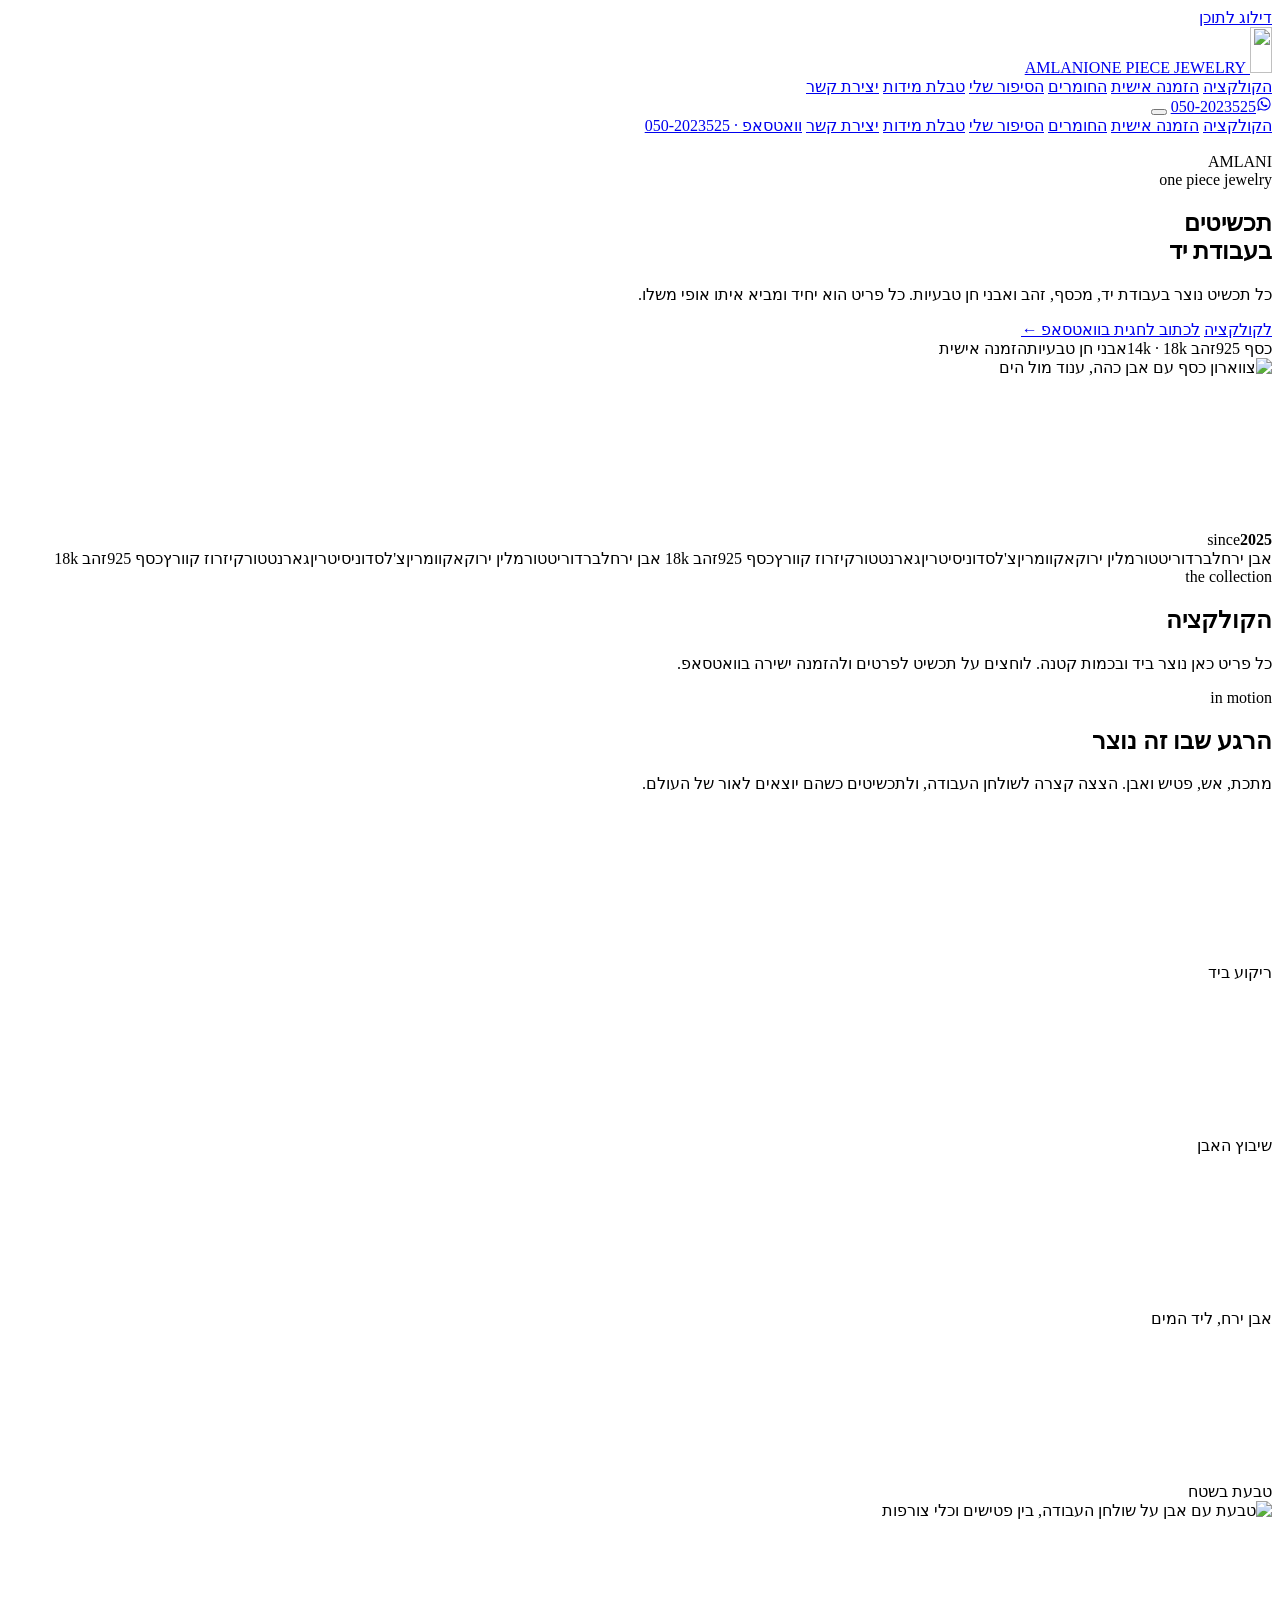
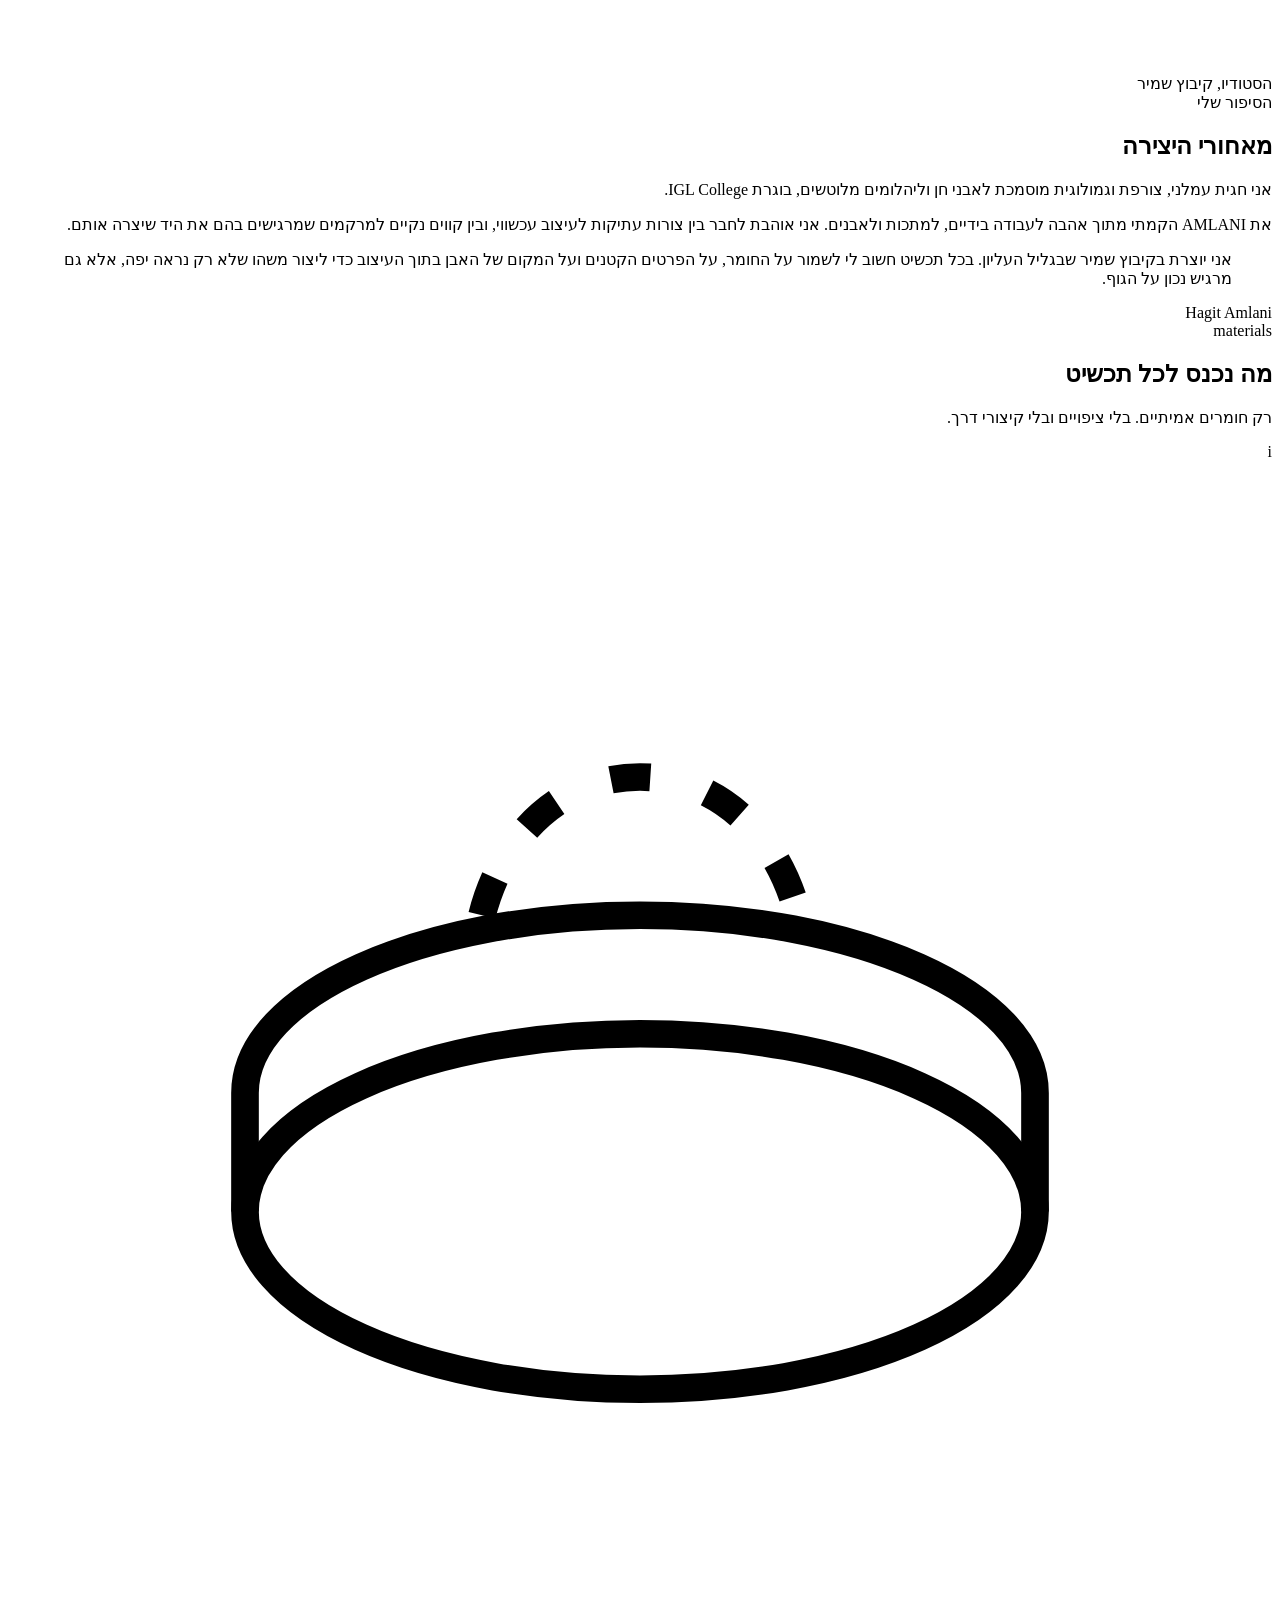
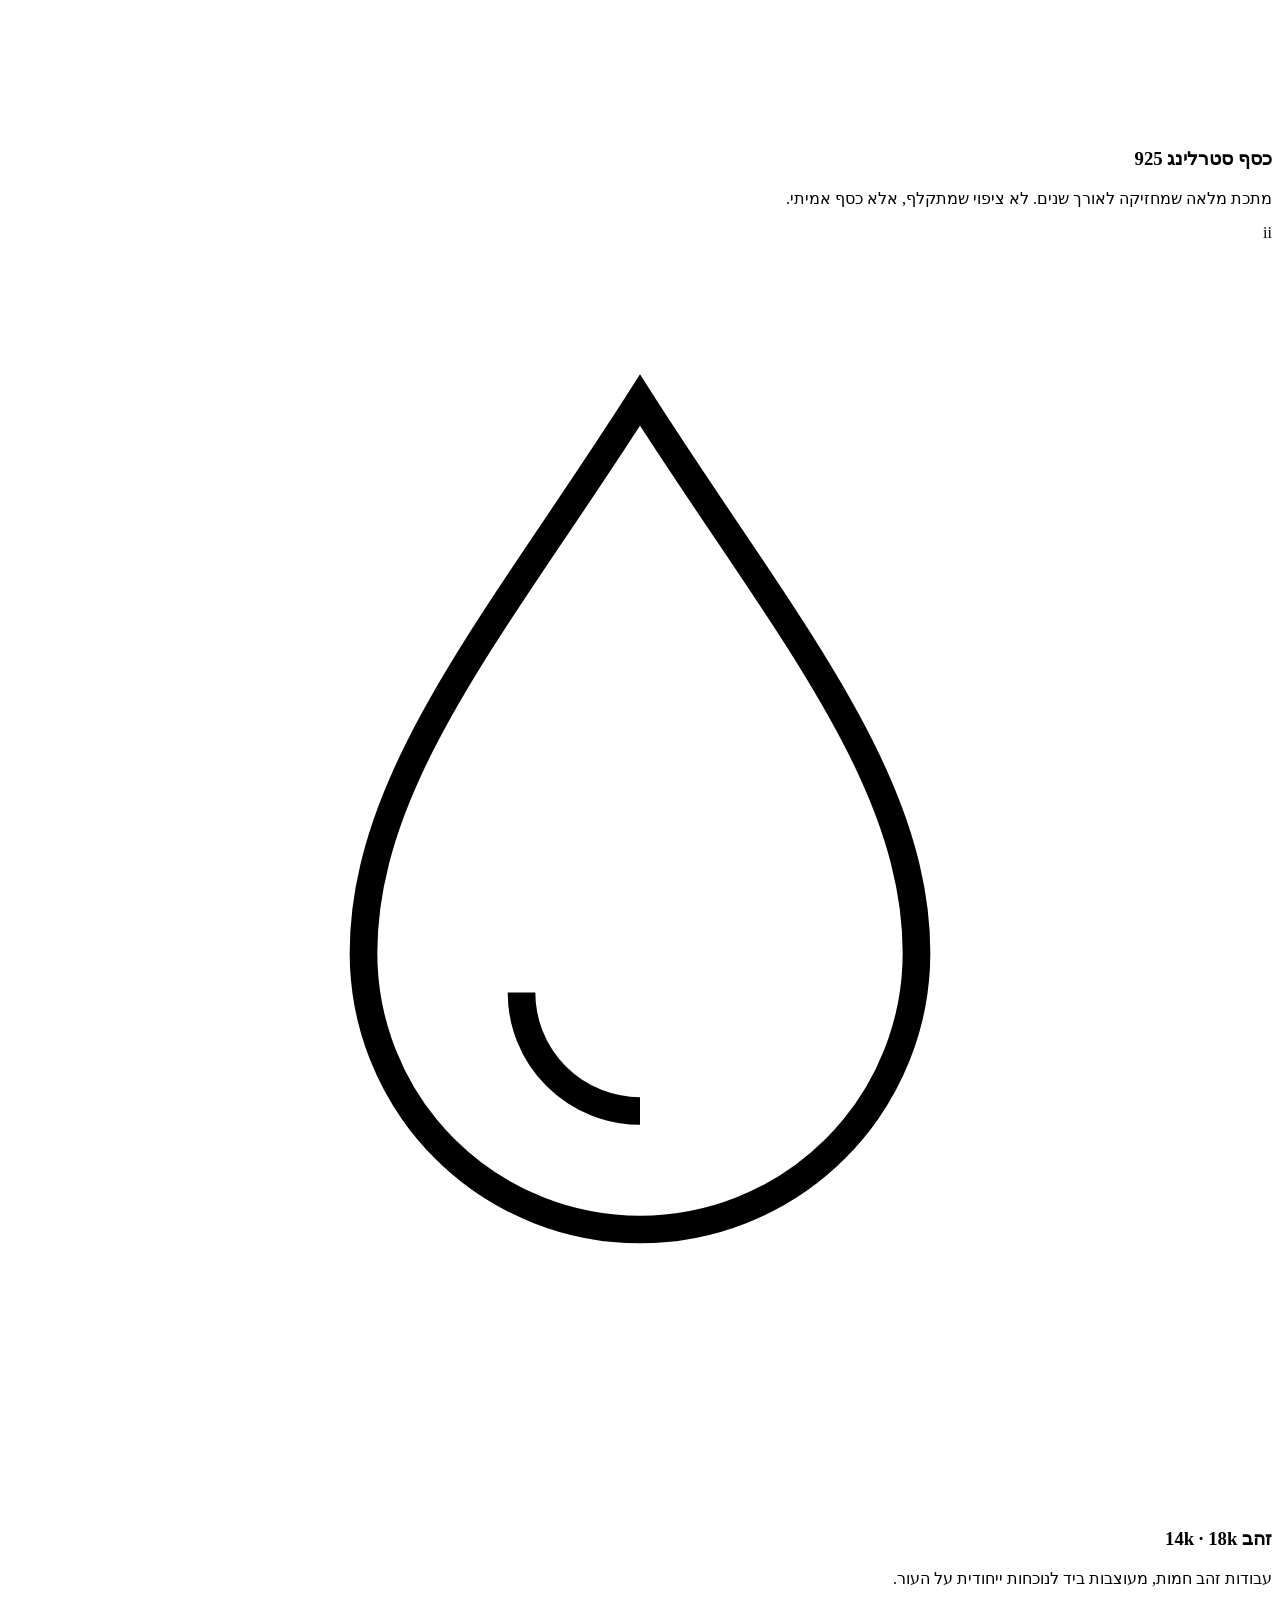
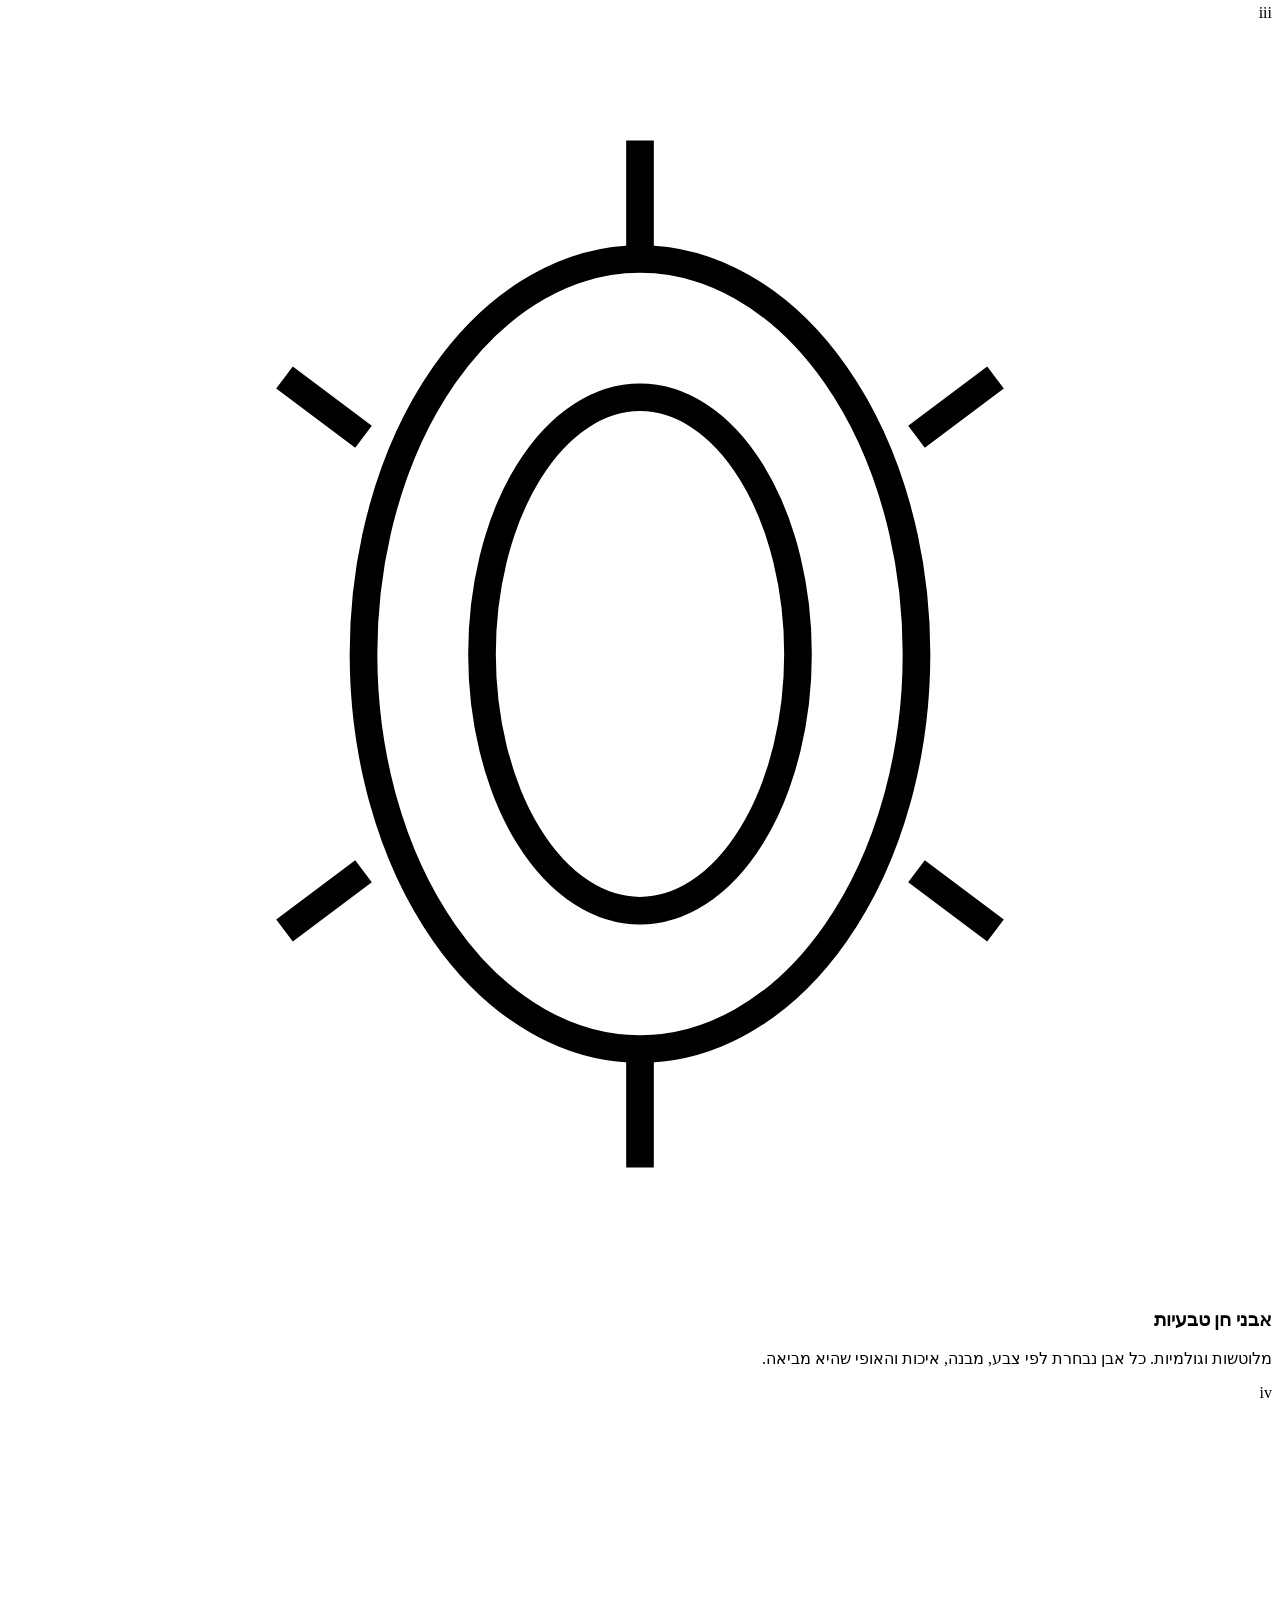
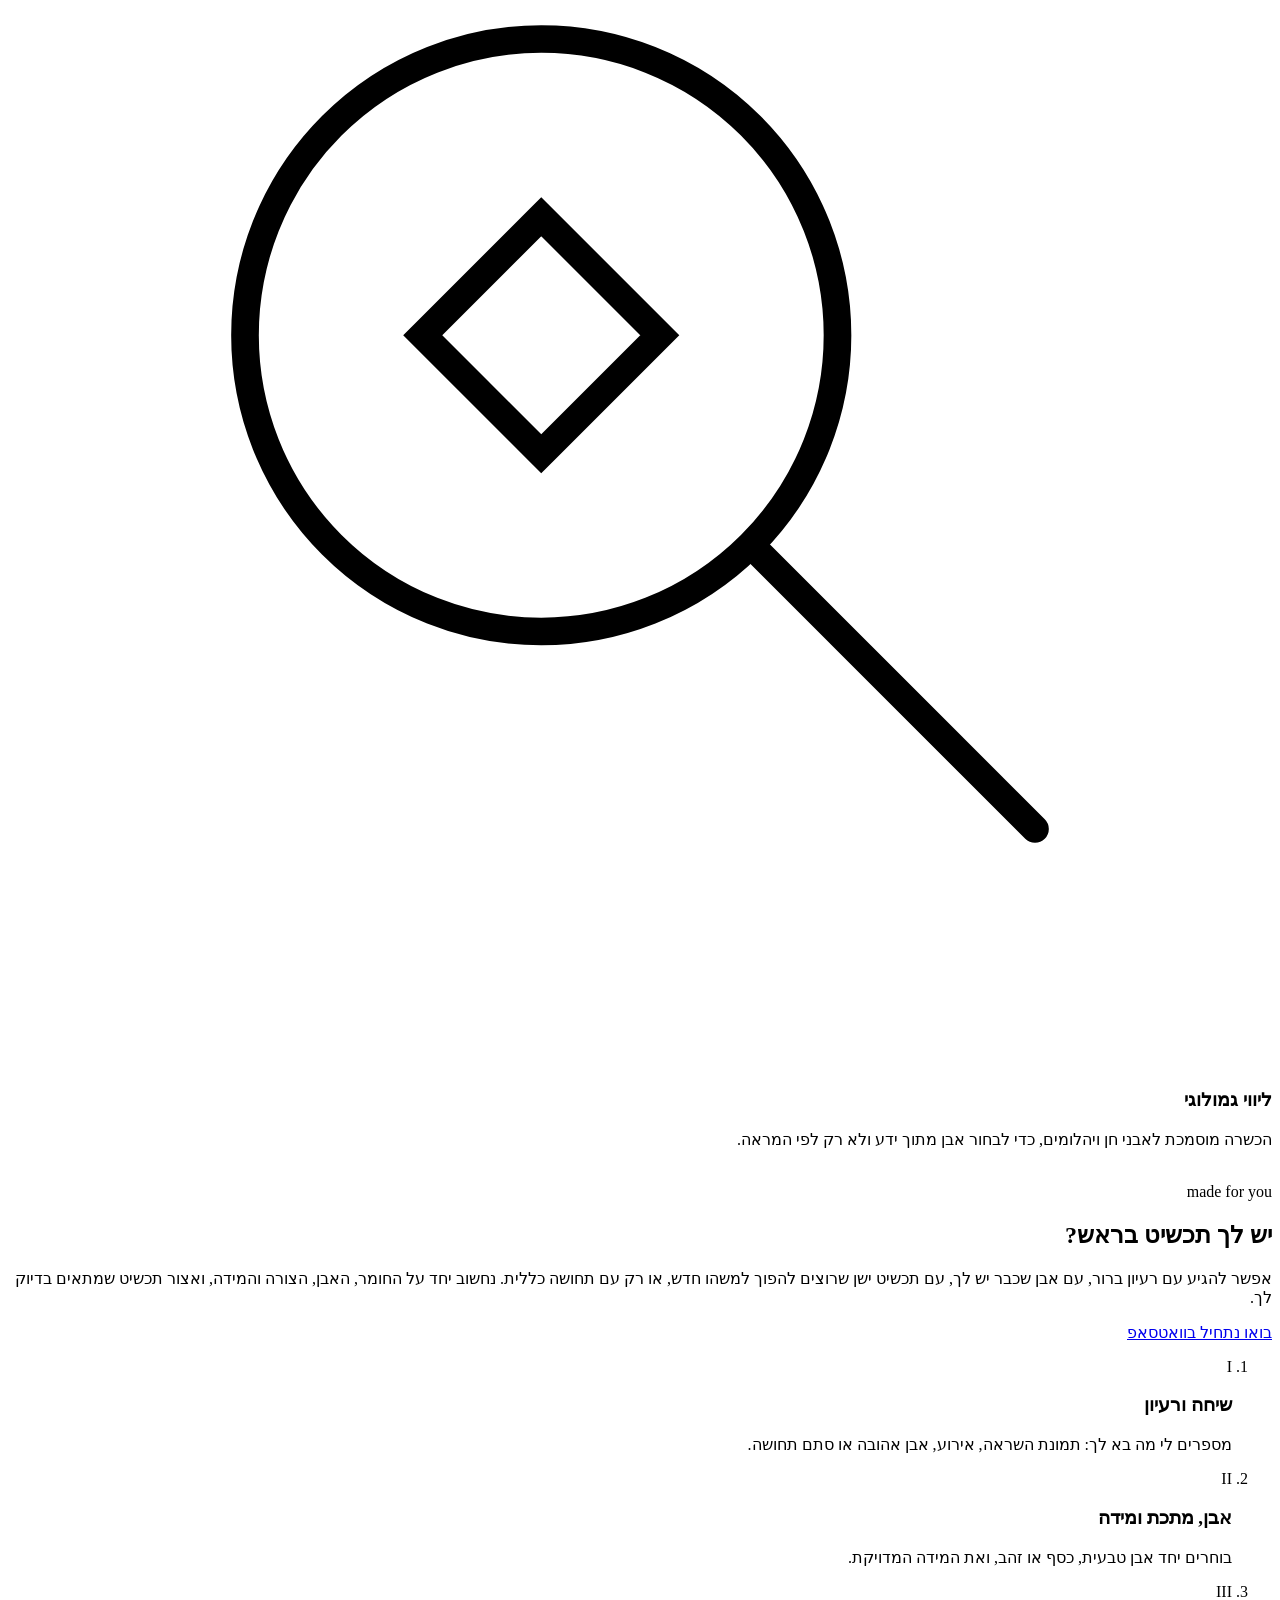
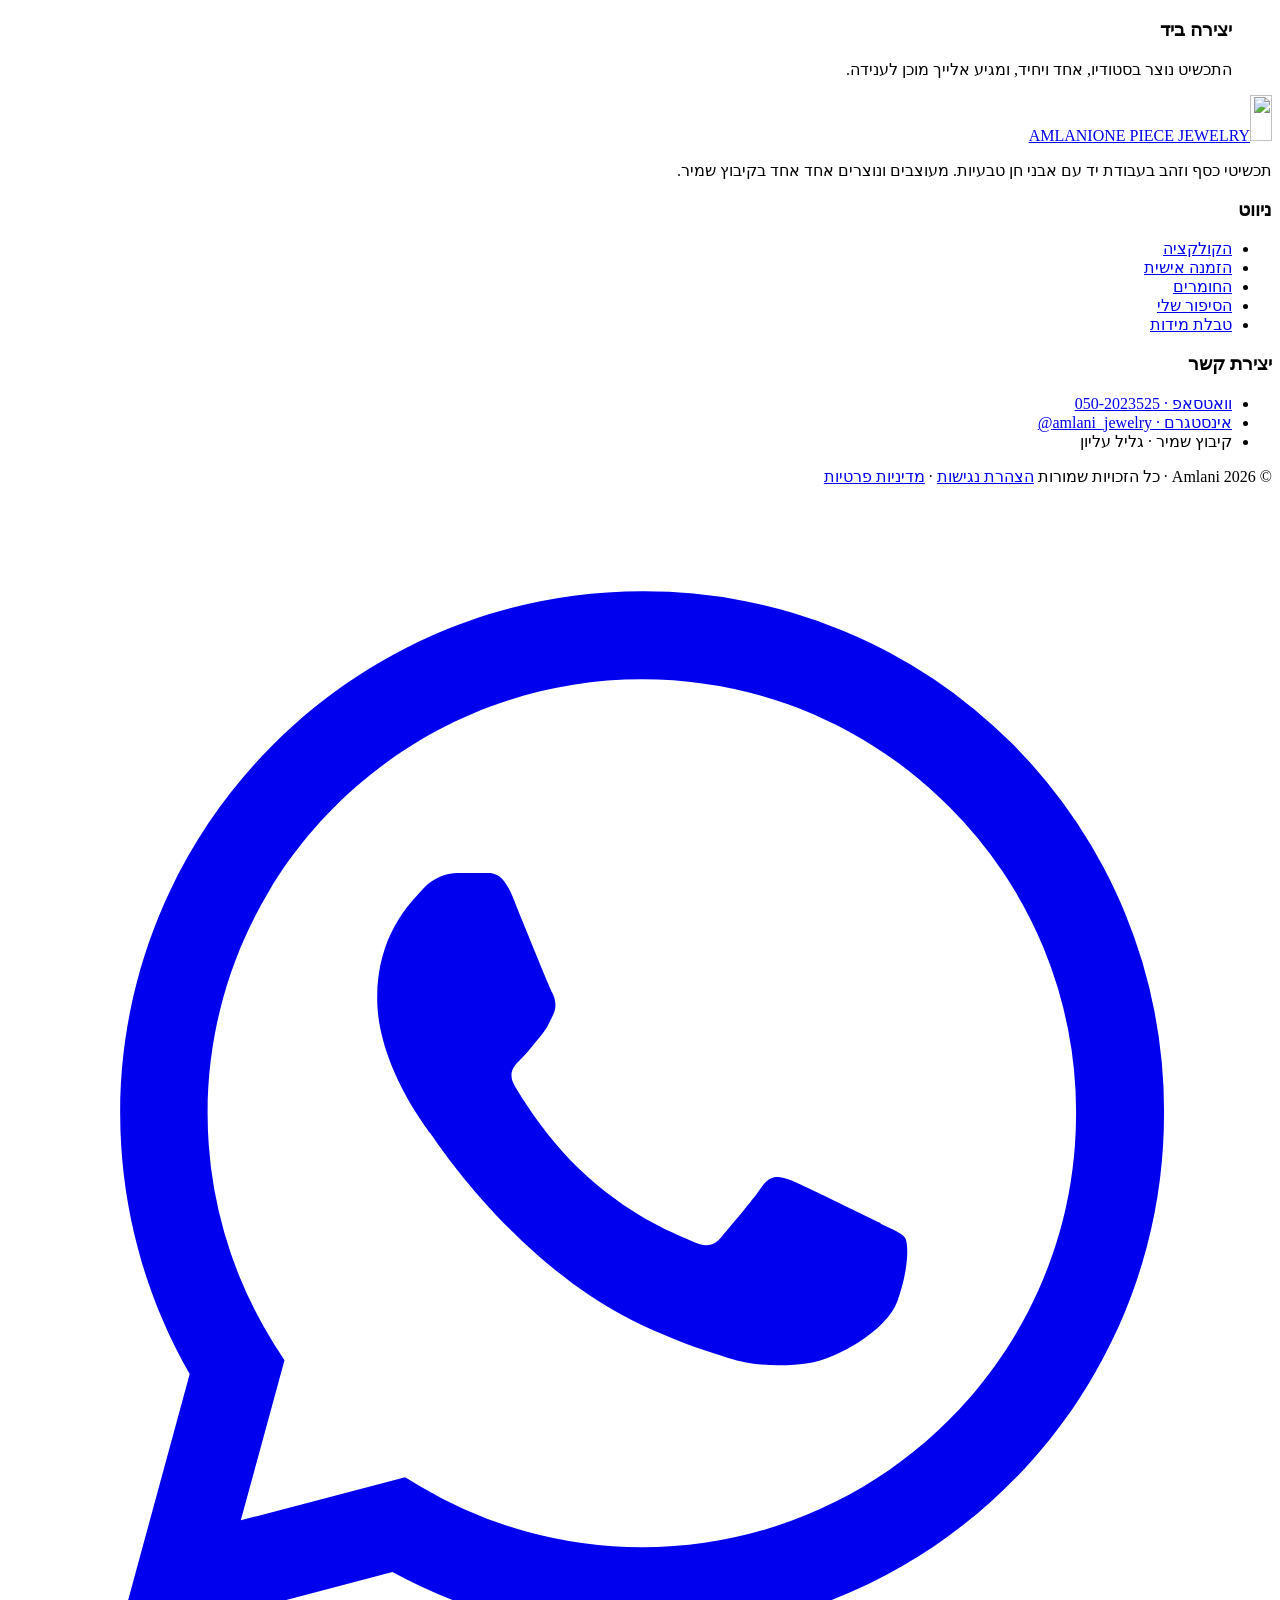
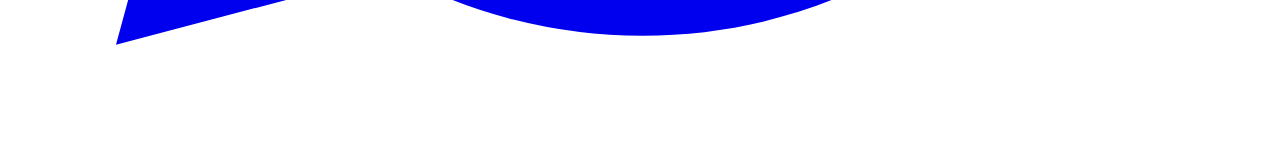
==== commit 23b9b40a: "Redesign site with new Amlani visual system (wine/gold), CMS preserved" ====
--- a/site/index.html
+++ b/site/index.html
@@ -1,211 +1,204 @@
 <!DOCTYPE html>
 <html lang="he" dir="rtl">
 <head>
-  <meta charset="UTF-8" />
-  <meta name="viewport" content="width=device-width, initial-scale=1.0" />
-  <title>Amlani · תכשיטים בעבודת יד</title>
-  <meta name="description" content="Amlani — תכשיטי כסף וזהב בעבודת יד עם אבני חן טבעיות. מעוצבים ונוצרים ביד אחת אחת, מחומרים אמיתיים בלבד. קיבוץ שמיר, גליל עליון." />
-  <meta property="og:title" content="Amlani · תכשיטים בעבודת יד" />
-  <meta property="og:description" content="תכשיטי כסף וזהב בעבודת יד עם אבני חן טבעיות. חומרים אמיתיים, יצירה אחת אחת." />
-  <meta property="og:type" content="website" />
-  <link rel="preconnect" href="https://fonts.googleapis.com" />
-  <link rel="preconnect" href="https://fonts.gstatic.com" crossorigin />
-  <link href="https://fonts.googleapis.com/css2?family=Cormorant+Garamond:wght@400;500;600&family=Frank+Ruhl+Libre:wght@300;400;500;700&family=Assistant:wght@300;400;500;600&display=swap" rel="stylesheet" />
-  <link rel="stylesheet" href="styles.css" />
+<meta charset="utf-8" />
+<meta name="viewport" content="width=device-width, initial-scale=1" />
+<title>Amlani · תכשיטים בעבודת יד</title>
+<meta name="description" content="תכשיטי כסף וזהב בעבודת יד עם אבני חן טבעיות. כל פריט נוצר פעם אחת, בקיבוץ שמיר שבגליל העליון." />
+<meta name="author" content="Amlani" />
+<meta name="theme-color" content="#5B3034" />
+<meta property="og:title" content="Amlani · תכשיטים בעבודת יד" />
+<meta property="og:description" content="תכשיטי כסף וזהב בעבודת יד עם אבני חן טבעיות. כל פריט נוצר פעם אחת, בקיבוץ שמיר שבגליל העליון." />
+<meta property="og:type" content="website" />
+<meta property="og:locale" content="he_IL" />
+<meta property="og:image" content="/assets/img/og.jpg" />
+<meta name="twitter:card" content="summary_large_image" />
+<link rel="preconnect" href="https://fonts.googleapis.com" />
+<link rel="preconnect" href="https://fonts.gstatic.com" crossorigin="anonymous" />
+<link rel="stylesheet" href="https://fonts.googleapis.com/css2?family=Assistant:wght@300;400;500;600&family=Cormorant+Garamond:ital,wght@0,300;0,400;0,500;1,300;1,400&family=Frank+Ruhl+Libre:wght@300;400;500&display=swap" />
+<link rel="stylesheet" href="/assets/amlani.css?v=1" />
+<link rel="icon" href="/assets/img/favicon.png" />
 </head>
-<body>
-
-  <!-- ===== Header ===== -->
-  <header class="site-header" id="header">
-    <div class="header-inner">
-      <a href="index.html" class="brand" aria-label="Amlani — דף הבית">
-        <span class="brand-text">
-          <span class="brand-mark">Amlani</span>
-          <span class="brand-sub">HANDMADE JEWELRY</span>
-        </span>
-      </a>
-
-      <nav class="nav" id="nav">
-        <a href="collection.html">הקולקציה</a>
-        <a href="#custom">הזמנה אישית</a>
-        <a href="#materials">החומרים</a>
-        <a href="#story">הסיפור שלי</a>
-        <a href="sizes.html">טבלת מידות</a>
-        <a href="#contact">יצירת קשר</a>
-      </nav>
-
-      <button class="nav-toggle" id="navToggle" aria-label="תפריט" aria-expanded="false">
-        <span></span><span></span><span></span>
-      </button>
-    </div>
-  </header>
-
-  <!-- ===== Hero ===== -->
-  <section class="hero" id="top">
-    <div class="hero-text reveal">
-      <p class="eyebrow">כסף · זהב · אבני חן טבעיות</p>
-      <h1>תכשיטים<br />בעבודת יד</h1>
-      <p class="lede">
-        כל תכשיט נוצר בעבודת יד, מכסף, זהב ואבני חן טבעיות.
-        כל פריט הוא יחיד ומביא איתו אופי משלו.
-      </p>
-      <div class="hero-cta">
-        <a href="collection.html" class="btn btn-solid">לקולקציה</a>
-        <a href="#" class="btn btn-ghost" data-wa="שלום, אשמח לשמוע עוד על התכשיטים ✨">הזמנה בוואטסאפ</a>
-      </div>
-    </div>
-    <div class="hero-media reveal">
-      <img src="assets/products/ring-moonstone-aqua.jpg" alt="טבעת כסף עם אבן ירח ואקוומרין גולמי, על סלע ליד מים" />
-      <span class="hero-badge">כסף 925 · אבן ירח</span>
-    </div>
-  </section>
-
-  <!-- ===== Values strip ===== -->
-  <section class="values" aria-label="הערכים שלנו">
-    <div class="value reveal">
-      <span class="value-icon">✦</span>
-      <h3>כסף וזהב</h3>
-      <p>עבודה בכסף סטרלינג 925 ובזהב טהור.</p>
-    </div>
-    <div class="value reveal">
-      <span class="value-icon">❦</span>
-      <h3>אבני חן טבעיות</h3>
-      <p>כל אבן נבחרת בעין גמולוגית מוסמכת.</p>
-    </div>
-    <div class="value reveal">
-      <span class="value-icon">✷</span>
-      <h3>עבודת יד</h3>
-      <p>כל תכשיט מיוצר ביד, ולכן אין שני פריטים זהים.</p>
-    </div>
-    <div class="value reveal">
-      <span class="value-icon">♡</span>
-      <h3>הזמנה אישית</h3>
-      <p>ניצור ביחד תכשיט שיתאים בדיוק לך.</p>
-    </div>
-  </section>
-
-  <!-- ===== Craft in motion (videos) ===== -->
-  <section class="reels-section" id="craft">
-    <div class="section-head reveal">
-      <p class="eyebrow">בתנועה</p>
-      <h2>הרגע שנוצר ביד</h2>
-      <p class="section-lede">מתכת, אבן ואור — הצצה קטנה אל התהליך ואל התכשיטים בחיים עצמם.</p>
-    </div>
-    <div class="reels reveal">
-      <figure class="reel">
-        <video src="assets/videos/v-b.mp4" autoplay muted loop playsinline preload="metadata"></video>
+<body class="am-body">
+<a class="am-skip" href="#main">דילוג לתוכן</a>
+
+<header class="am-header">
+  <div class="am-wrap am-header__row">
+    <a class="am-brand" href="/" aria-label="Amlani, לעמוד הבית">
+      <img src="/assets/img/rose-gold.png" alt="" width="22" height="46" />
+      <span><span class="am-brand__word">AMLANI</span><span class="am-brand__sub">ONE PIECE JEWELRY</span></span>
+    </a>
+    <nav class="am-nav" aria-label="ניווט ראשי">
+      <a href="#collection">הקולקציה</a>
+      <a href="#custom">הזמנה אישית</a>
+      <a href="#materials">החומרים</a>
+      <a href="#story">הסיפור שלי</a>
+      <a href="sizes.html">טבלת מידות</a>
+      <a href="#contact">יצירת קשר</a>
+    </nav>
+    <a class="am-header__wa" data-wa="שלום חגית, הגעתי מהאתר ואשמח לשמוע עוד על התכשיטים" href="#"><span style="width:16px;height:16px;display:inline-flex"><svg viewBox="0 0 24 24" fill="currentColor" aria-hidden="true"><path d="M12.04 2C6.58 2 2.13 6.45 2.13 11.91c0 1.75.46 3.45 1.32 4.95L2.05 22l5.25-1.38a9.9 9.9 0 0 0 4.74 1.21h.01c5.46 0 9.9-4.45 9.9-9.91A9.86 9.86 0 0 0 12.04 2Zm0 18.15h-.01a8.2 8.2 0 0 1-4.19-1.15l-.3-.18-3.12.82.83-3.04-.2-.31a8.22 8.22 0 0 1-1.26-4.38c0-4.54 3.7-8.24 8.25-8.24 2.2 0 4.27.86 5.83 2.42a8.18 8.18 0 0 1 2.41 5.83c0 4.54-3.7 8.23-8.24 8.23Zm4.52-6.16c-.25-.12-1.47-.72-1.69-.81-.23-.08-.39-.12-.56.13-.16.24-.64.8-.78.97-.15.16-.29.18-.54.06-.25-.12-1.05-.39-1.99-1.23-.74-.66-1.23-1.47-1.38-1.72-.14-.25-.01-.38.11-.5.11-.11.25-.29.37-.43.13-.15.17-.25.25-.42.08-.16.04-.31-.02-.43-.06-.12-.56-1.34-.76-1.84-.2-.48-.41-.42-.56-.42h-.48c-.17 0-.43.06-.66.31-.22.25-.86.85-.86 2.07s.89 2.4 1.01 2.56c.12.17 1.75 2.67 4.23 3.74.59.26 1.05.41 1.41.52.59.19 1.13.16 1.56.1.48-.07 1.47-.6 1.67-1.18.21-.58.21-1.07.15-1.18-.06-.1-.22-.16-.47-.28Z"></path></svg></span>050-2023525</a>
+    <button type="button" class="am-burger" aria-expanded="false" aria-controls="am-drawer" aria-label="פתיחת תפריט"><span></span><span></span></button>
+  </div>
+</header>
+<div id="am-drawer" class="am-drawer" aria-hidden="true">
+  <a href="#collection">הקולקציה</a>
+  <a href="#custom">הזמנה אישית</a>
+  <a href="#materials">החומרים</a>
+  <a href="#story">הסיפור שלי</a>
+  <a href="sizes.html">טבלת מידות</a>
+  <a href="#contact">יצירת קשר</a>
+  <a class="am-drawer__wa" data-wa="שלום חגית, הגעתי מהאתר ואשמח לשמוע עוד על התכשיטים" href="#">וואטסאפ · 050-2023525</a>
+</div>
+
+<main id="main">
+  <section class="am-hero" aria-labelledby="hero-title">
+    <img class="am-hero__rose" src="/assets/img/rose-gold.png" alt="" />
+    <div class="am-wrap am-hero__grid">
+      <div>
+        <div class="am-hero__word" aria-hidden="true">AMLANI</div>
+        <span class="am-hero__tag">one piece jewelry</span>
+        <h1 id="hero-title"><!--cms:hero.title-->תכשיטים<br />בעבודת יד<!--/cms:hero.title--></h1>
+        <p class="am-hero__lead"><!--cms:hero.lede-->כל תכשיט נוצר בעבודת יד, מכסף, זהב ואבני חן טבעיות. כל פריט הוא יחיד ומביא איתו אופי משלו.<!--/cms:hero.lede--></p>
+        <div class="am-hero__ctas">
+          <a class="am-cta-capsule" href="#collection">לקולקציה</a>
+          <a class="am-cta-line" data-wa="שלום חגית, הגעתי מהאתר ואשמח לשמוע עוד על התכשיטים" href="#">לכתוב לחגית בוואטסאפ <i aria-hidden="true">←</i></a>
+        </div>
+        <div class="am-hero__chips" aria-label="מה מייחד את התכשיטים">
+          <span>כסף 925</span><span>זהב 14k · 18k</span><span>אבני חן טבעיות</span><span>הזמנה אישית</span>
+        </div>
+      </div>
+      <div class="am-hero__media">
+        <span class="am-hero__ring" aria-hidden="true"></span>
+        <div class="am-oval"><img src="/assets/img/collar-sea.webp" alt="צווארון כסף עם אבן כהה, ענוד מול הים" /></div>
+        <div class="am-hero__float"><video src="/assets/vid/river.mp4" poster="/assets/vid/river.jpg" muted loop playsinline preload="metadata" aria-label="טבעת אבן ירח ואקוומרין על סלע ליד מים זורמים"></video></div>
+        <div class="am-hero__badge"><span>since<b>2025</b></span></div>
+      </div>
+    </div>
+  </section>
+
+  <div class="am-ribbon" aria-hidden="true">
+    <div class="am-ribbon__track">
+      <span>אבן ירח</span><span>לברדוריט</span><span>טורמלין ירוק</span><span>אקוומרין</span><span>צ'לסדוני</span><span>סיטרין</span><span>גארנט</span><span>טורקיז</span><span>רוז קוורץ</span><span>כסף 925</span><span>זהב 18k</span>
+      <span>אבן ירח</span><span>לברדוריט</span><span>טורמלין ירוק</span><span>אקוומרין</span><span>צ'לסדוני</span><span>סיטרין</span><span>גארנט</span><span>טורקיז</span><span>רוז קוורץ</span><span>כסף 925</span><span>זהב 18k</span>
+    </div>
+  </div>
+
+  <section class="am-collection" id="collection" aria-labelledby="col-title">
+    <div class="am-wrap">
+      <div class="am-collection__head">
+        <div>
+          <span class="am-kicker">the collection</span>
+          <h2 id="col-title" class="am-section-title">הקולקציה</h2>
+          <p>כל פריט כאן נוצר ביד ובכמות קטנה. לוחצים על תכשיט לפרטים ולהזמנה ישירה בוואטסאפ.</p>
+        </div>
+        <div class="am-filters" id="am-filters" role="group" aria-label="סינון הקולקציה"></div>
+      </div>
+      <div class="am-grid" id="am-grid" aria-live="polite"></div>
+    </div>
+  </section>
+
+  <section class="am-motion" aria-labelledby="motion-title">
+    <div class="am-wrap">
+      <div class="am-motion__head">
+        <div><span class="am-kicker">in motion</span><h2 id="motion-title" class="am-section-title">הרגע שבו זה נוצר</h2></div>
+        <p>מתכת, אש, פטיש ואבן. הצצה קצרה לשולחן העבודה, ולתכשיטים כשהם יוצאים לאור של העולם.</p>
+      </div>
+      <div class="am-motion__row">
+        <figure class="am-motion__item" style="margin:0"><div class="am-motion__clip"><video src="/assets/vid/hammer.mp4" poster="/assets/vid/hammer.jpg" muted loop playsinline preload="metadata" aria-label="ריקוע ביד"></video></div><figcaption>ריקוע ביד</figcaption></figure>
+        <figure class="am-motion__item" style="margin:0"><div class="am-motion__clip"><video src="/assets/vid/setting.mp4" poster="/assets/vid/setting.jpg" muted loop playsinline preload="metadata" aria-label="שיבוץ האבן"></video></div><figcaption>שיבוץ האבן</figcaption></figure>
+        <figure class="am-motion__item" style="margin:0"><div class="am-motion__clip"><video src="/assets/vid/river.mp4" poster="/assets/vid/river.jpg" muted loop playsinline preload="metadata" aria-label="אבן ירח, ליד המים"></video></div><figcaption>אבן ירח, ליד המים</figcaption></figure>
+        <figure class="am-motion__item" style="margin:0"><div class="am-motion__clip"><video src="/assets/vid/cactus.mp4" poster="/assets/vid/cactus.jpg" muted loop playsinline preload="metadata" aria-label="טבעת בשטח"></video></div><figcaption>טבעת בשטח</figcaption></figure>
+      </div>
+    </div>
+  </section>
+
+  <section class="am-story" id="story" aria-labelledby="story-title">
+    <div class="am-wrap am-story__grid">
+      <figure class="am-story__media" style="margin:0">
+        <div class="am-story__photo"><img src="/assets/img/workbench.webp" alt="טבעת עם אבן על שולחן העבודה, בין פטישים וכלי צורפות" loading="lazy" /></div>
+        <div class="am-story__clip"><video src="/assets/vid/studio.mp4" poster="/assets/vid/studio.jpg" muted loop playsinline preload="metadata" aria-label="עבודה ליד שולחן הצורפות בסטודיו"></video></div>
+        <figcaption>הסטודיו, קיבוץ שמיר</figcaption>
       </figure>
-      <figure class="reel">
-        <video src="assets/videos/v-c.mp4" autoplay muted loop playsinline preload="metadata"></video>
-      </figure>
-      <figure class="reel">
-        <video src="assets/videos/v-f.mp4" autoplay muted loop playsinline preload="metadata"></video>
-      </figure>
-    </div>
-  </section>
-
-  <!-- ===== Story ===== -->
-  <section class="story" id="story">
-    <div class="story-media reveal">
-      <img src="assets/mood/workshop-moonstone.jpg" alt="טבעת אבן ירח על שולחן העבודה של הצורפת, בין כלי עבודה" />
-    </div>
-    <div class="story-text reveal">
-      <p class="eyebrow">הסיפור שלי</p>
-      <h2>נעים להכיר, אני חגית</h2>
-      <p>
-        אני חגית עמלני, צורפת וגמולוגית מוסמכת לאבני חן וליהלומים מלוטשים,
-        בוגרת IGL College.
-      </p>
-      <p>
-        את AMLANI הקמתי מתוך אהבה לעבודה בידיים, למתכות ולאבנים. אני אוהבת
-        לחבר בין צורות עתיקות לעיצוב עכשווי, ובין קווים נקיים למרקמים
-        שמרגישים בהם את היד שיצרה אותם.
-      </p>
-      <p>
-        אני יוצרת בקיבוץ שמיר שבגליל העליון. בכל תכשיט חשוב לי לשמור על
-        החומר, על הפרטים הקטנים ועל המקום של האבן בתוך העיצוב — כדי ליצור
-        משהו שלא רק נראה יפה, אלא גם מרגיש נכון על הגוף.
-      </p>
-    </div>
-  </section>
-
-  <!-- ===== Materials band ===== -->
-  <section class="materials" id="materials">
-    <div class="materials-head reveal">
-      <p class="eyebrow">החומרים</p>
-      <h2>מה נכנס לכל תכשיט</h2>
-    </div>
-    <div class="materials-grid">
-      <div class="material reveal">
-        <h3>כסף סטרלינג 925</h3>
-        <p>מתכת מלאה לאורך זמן — לא ציפוי שמתקלף, אלא כסף אמיתי.</p>
-      </div>
-      <div class="material reveal">
-        <h3>זהב 18k · 14k</h3>
-        <p>עבודות זהב טהור, חמות ומעוצבות ביד לנוכחות ייחודית.</p>
-      </div>
-      <div class="material reveal">
-        <h3>אבני חן טבעיות</h3>
-        <p>אני עובדת עם אבני חן טבעיות, מלוטשות וגולמיות. כל אבן נבחרת בקפידה — לפי צבע, מבנה, איכות והאופי שהיא מביאה לתכשיט.</p>
-      </div>
-      <div class="material reveal">
-        <h3>ליווי גמולוגי</h3>
-        <p>ההכשרה שלי כגמולוגית מוסמכת לאבני חן וליהלומים מלוטשים מאפשרת לי לבחור אבנים מתוך ידע מקצועי — לא רק לפי המראה.</p>
-      </div>
-    </div>
-  </section>
-
-  <!-- ===== Custom order CTA ===== -->
-  <section class="custom" id="custom">
-    <div class="custom-inner reveal">
-      <p class="eyebrow">הזמנה אישית</p>
-      <h2>יש לך תכשיט בראש?</h2>
-      <p class="custom-lede">
-        אפשר להגיע עם רעיון ברור, עם אבן שכבר יש לך, עם תכשיט ישן שרוצים
-        להפוך למשהו חדש — או רק עם תחושה כללית. נחשוב יחד על החומר, האבן,
-        הצורה והמידה, ואצור תכשיט שמתאים בדיוק לך.
-      </p>
-      <a href="#" class="btn btn-solid" data-wa="שלום, אשמח להזמין תכשיט בהתאמה אישית ✨ הרעיון שלי הוא:">בואו נתחיל בוואטסאפ</a>
-    </div>
-  </section>
-
-  <!-- ===== Contact / Footer ===== -->
-  <footer class="contact" id="contact">
-    <div class="contact-grid">
-      <div class="contact-brand reveal">
-        <span class="brand-mark">Amlani</span>
-        <span class="brand-sub">HANDMADE JEWELRY</span>
-        <p>תכשיטי כסף וזהב בעבודת יד עם אבני חן טבעיות.</p>
-      </div>
-      <div class="contact-col reveal">
-        <h4>ניווט</h4>
-        <a href="collection.html" class="contact-link">הקולקציה</a>
-        <a href="#custom" class="contact-link">הזמנה אישית</a>
-        <a href="#story" class="contact-link">הסיפור שלי</a>
-        <a href="sizes.html" class="contact-link">טבלת מידות</a>
-      </div>
-      <div class="contact-col reveal">
-        <h4>יצירת קשר</h4>
-        <a href="#" data-wa="שלום, אשמח לשמוע עוד על התכשיטים ✨" class="contact-link">וואטסאפ · 050-2023525</a>
-        <a href="https://instagram.com/amlani_jewelry" target="_blank" rel="noopener" class="contact-link">אינסטגרם · amlani_jewelry@</a>
-        <p class="contact-plain">קיבוץ שמיר · גליל עליון</p>
-      </div>
-    </div>
-    <div class="contact-bottom">
-      <p>© <span id="year"></span> Amlani · כל הזכויות שמורות</p>
-      <nav class="legal-links"><a href="accessibility.html">הצהרת נגישות</a><a href="privacy.html">מדיניות פרטיות</a></nav>
-      <p class="credit">נוצר באהבה · עבודת יד בכל פרט</p>
-    </div>
-  </footer>
-
-  <!-- Floating WhatsApp -->
-  <a href="#" class="wa-float" data-wa="שלום, הגעתי מהאתר ואשמח לפרטים ✨" aria-label="פנייה בוואטסאפ">
-    <svg viewBox="0 0 32 32" width="26" height="26" aria-hidden="true">
-      <path fill="currentColor" d="M16 3C9.4 3 4 8.4 4 15c0 2.1.6 4.1 1.6 5.9L4 29l8.3-1.6c1.7.9 3.6 1.4 5.7 1.4 6.6 0 12-5.4 12-12S22.6 3 16 3zm0 21.8c-1.8 0-3.5-.5-5-1.4l-.4-.2-4.9 1 1-4.8-.3-.4c-1-1.6-1.5-3.4-1.5-5.2C4.9 9.5 9.9 5 16 5s11.1 4.5 11.1 10c0 5.4-5 9.8-11.1 9.8zm6.1-7.3c-.3-.2-2-1-2.3-1.1-.3-.1-.5-.2-.8.2-.2.3-.9 1.1-1.1 1.3-.2.2-.4.2-.7.1-1.8-.9-3-1.6-4.2-3.6-.3-.5.3-.5.9-1.6.1-.2 0-.4 0-.6s-.8-1.9-1-2.6c-.3-.7-.6-.6-.8-.6h-.7c-.2 0-.6.1-.9.4-.3.3-1.2 1.1-1.2 2.8s1.2 3.3 1.4 3.5c.2.2 2.5 3.8 6 5.3 2.2.9 3 1 4.1.9.7-.1 2-.8 2.3-1.6.3-.8.3-1.5.2-1.6-.1-.2-.3-.3-.6-.4z"/>
-    </svg>
-  </a>
-
-  <script src="data.js"></script>
-  <script src="common.js"></script>
+      <div class="am-story__text">
+        <span class="am-kicker"><!--cms:story.eyebrow-->הסיפור שלי<!--/cms:story.eyebrow--></span>
+        <h2 id="story-title"><!--cms:story.heading-->מאחורי היצירה<!--/cms:story.heading--></h2>
+        <p><!--cms:story.p1-->אני חגית עמלני, צורפת וגמולוגית מוסמכת לאבני חן וליהלומים מלוטשים, בוגרת IGL College.<!--/cms:story.p1--></p>
+        <p><!--cms:story.p2-->את AMLANI הקמתי מתוך אהבה לעבודה בידיים, למתכות ולאבנים. אני אוהבת לחבר בין צורות עתיקות לעיצוב עכשווי, ובין קווים נקיים למרקמים שמרגישים בהם את היד שיצרה אותם.<!--/cms:story.p2--></p>
+        <blockquote class="am-quote"><!--cms:story.p3-->אני יוצרת בקיבוץ שמיר שבגליל העליון. בכל תכשיט חשוב לי לשמור על החומר, על הפרטים הקטנים ועל המקום של האבן בתוך העיצוב כדי ליצור משהו שלא רק נראה יפה, אלא גם מרגיש נכון על הגוף.<!--/cms:story.p3--></blockquote>
+        <div class="am-sign"><img src="/assets/img/rose-gold.png" alt="" /><span>Hagit Amlani</span></div>
+      </div>
+    </div>
+  </section>
+
+  <section class="am-materials" id="materials" aria-labelledby="mat-title">
+    <div class="am-wrap">
+      <div class="am-materials__head">
+        <span class="am-kicker">materials</span>
+        <h2 id="mat-title" class="am-section-title">מה נכנס לכל תכשיט</h2>
+        <p>רק חומרים אמיתיים. בלי ציפויים ובלי קיצורי דרך.</p>
+      </div>
+      <div class="am-materials__list">
+        <article class="am-mat"><span class="am-mat__n">i</span><svg viewBox="0 0 64 64" fill="none" stroke="currentColor" stroke-width="1.4" aria-hidden="true"><ellipse cx="32" cy="38" rx="20" ry="9"></ellipse><path d="M12 38v-6c0-5 9-9 20-9s20 4 20 9v6"></path><path d="M24 23c1-4 4-7 8-7s7 3 8 7" stroke-dasharray="2 3"></path></svg><h3>כסף סטרלינג 925</h3><p>מתכת מלאה שמחזיקה לאורך שנים. לא ציפוי שמתקלף, אלא כסף אמיתי.</p></article>
+        <article class="am-mat"><span class="am-mat__n">ii</span><svg viewBox="0 0 64 64" fill="none" stroke="currentColor" stroke-width="1.4" aria-hidden="true"><path d="M32 8c7 11 14 19 14 28a14 14 0 0 1-28 0c0-9 7-17 14-28Z"></path><path d="M26 38a6 6 0 0 0 6 6"></path></svg><h3>זהב 14k · 18k</h3><p>עבודות זהב חמות, מעוצבות ביד לנוכחות ייחודית על העור.</p></article>
+        <article class="am-mat"><span class="am-mat__n">iii</span><svg viewBox="0 0 64 64" fill="none" stroke="currentColor" stroke-width="1.4" aria-hidden="true"><ellipse cx="32" cy="32" rx="14" ry="20"></ellipse><ellipse cx="32" cy="32" rx="8" ry="13"></ellipse><path d="M32 6v6M32 52v6M14 18l4 3M50 18l-4 3M14 46l4-3M50 46l-4-3"></path></svg><h3>אבני חן טבעיות</h3><p>מלוטשות וגולמיות. כל אבן נבחרת לפי צבע, מבנה, איכות והאופי שהיא מביאה.</p></article>
+        <article class="am-mat"><span class="am-mat__n">iv</span><svg viewBox="0 0 64 64" fill="none" stroke="currentColor" stroke-width="1.4" aria-hidden="true"><circle cx="27" cy="27" r="15"></circle><path d="M38 38l14 14" stroke-linecap="round"></path><path d="M21 27l6-6 6 6-6 6Z"></path></svg><h3>ליווי גמולוגי</h3><p>הכשרה מוסמכת לאבני חן ויהלומים, כדי לבחור אבן מתוך ידע ולא רק לפי המראה.</p></article>
+      </div>
+    </div>
+  </section>
+
+  <section class="am-custom" id="custom" aria-labelledby="custom-title">
+    <img class="am-custom__rose" src="/assets/img/rose-gold.png" alt="" />
+    <div class="am-wrap am-custom__grid">
+      <div>
+        <span class="am-kicker">made for you</span>
+        <h2 id="custom-title"><!--cms:custom.heading-->יש לך תכשיט בראש?<!--/cms:custom.heading--></h2>
+        <p class="am-custom__lead"><!--cms:custom.lede-->אפשר להגיע עם רעיון ברור, עם אבן שכבר יש לך, עם תכשיט ישן שרוצים להפוך למשהו חדש, או רק עם תחושה כללית. נחשוב יחד על החומר, האבן, הצורה והמידה, ואצור תכשיט שמתאים בדיוק לך.<!--/cms:custom.lede--></p>
+        <div class="am-custom__cta"><a class="am-cta-capsule" data-wa="שלום חגית, יש לי רעיון לתכשיט בהזמנה אישית ואשמח לדבר" href="#">בואו נתחיל בוואטסאפ</a></div>
+      </div>
+      <ol class="am-steps">
+        <li><span class="am-roman">I</span><div><h3>שיחה ורעיון</h3><p>מספרים לי מה בא לך: תמונת השראה, אירוע, אבן אהובה או סתם תחושה.</p></div></li>
+        <li><span class="am-roman">II</span><div><h3>אבן, מתכת ומידה</h3><p>בוחרים יחד אבן טבעית, כסף או זהב, ואת המידה המדויקת.</p></div></li>
+        <li><span class="am-roman">III</span><div><h3>יצירה ביד</h3><p>התכשיט נוצר בסטודיו, אחד ויחיד, ומגיע אלייך מוכן לענידה.</p></div></li>
+      </ol>
+    </div>
+  </section>
+</main>
+
+<footer class="am-footer" id="contact">
+  <div class="am-wrap">
+    <div class="am-footer__grid">
+      <div class="am-footer__brand">
+        <a class="am-brand" href="/"><img src="/assets/img/rose-gold.png" alt="" width="22" height="46" /><span><span class="am-brand__word">AMLANI</span><span class="am-brand__sub">ONE PIECE JEWELRY</span></span></a>
+        <p>תכשיטי כסף וזהב בעבודת יד עם אבני חן טבעיות. מעוצבים ונוצרים אחד אחד בקיבוץ שמיר.</p>
+      </div>
+      <div>
+        <h3>ניווט</h3>
+        <ul>
+          <li><a href="#collection">הקולקציה</a></li>
+          <li><a href="#custom">הזמנה אישית</a></li>
+          <li><a href="#materials">החומרים</a></li>
+          <li><a href="#story">הסיפור שלי</a></li>
+          <li><a href="sizes.html">טבלת מידות</a></li>
+        </ul>
+      </div>
+      <div>
+        <h3>יצירת קשר</h3>
+        <ul>
+          <li><a data-wa="שלום חגית, הגעתי מהאתר ואשמח לשמוע עוד על התכשיטים" href="#">וואטסאפ · 050-2023525</a></li>
+          <li><a href="https://instagram.com/amlani_jewelry" target="_blank" rel="noreferrer">אינסטגרם · amlani_jewelry@</a></li>
+          <li>קיבוץ שמיר · גליל עליון</li>
+        </ul>
+      </div>
+    </div>
+    <div class="am-footer__bottom">
+      <span>© 2026 Amlani · כל הזכויות שמורות</span>
+      <span><a href="accessibility.html">הצהרת נגישות</a> · <a href="privacy.html">מדיניות פרטיות</a></span>
+    </div>
+  </div>
+</footer>
+
+<a class="am-wa-float" data-wa="שלום חגית, הגעתי מהאתר ואשמח לשמוע עוד על התכשיטים" href="#" aria-label="כתבו לנו בוואטסאפ"><svg viewBox="0 0 24 24" fill="currentColor" aria-hidden="true"><path d="M12.04 2C6.58 2 2.13 6.45 2.13 11.91c0 1.75.46 3.45 1.32 4.95L2.05 22l5.25-1.38a9.9 9.9 0 0 0 4.74 1.21h.01c5.46 0 9.9-4.45 9.9-9.91A9.86 9.86 0 0 0 12.04 2Zm0 18.15h-.01a8.2 8.2 0 0 1-4.19-1.15l-.3-.18-3.12.82.83-3.04-.2-.31a8.22 8.22 0 0 1-1.26-4.38c0-4.54 3.7-8.24 8.25-8.24 2.2 0 4.27.86 5.83 2.42a8.18 8.18 0 0 1 2.41 5.83c0 4.54-3.7 8.23-8.24 8.23Zm4.52-6.16c-.25-.12-1.47-.72-1.69-.81-.23-.08-.39-.12-.56.13-.16.24-.64.8-.78.97-.15.16-.29.18-.54.06-.25-.12-1.05-.39-1.99-1.23-.74-.66-1.23-1.47-1.38-1.72-.14-.25-.01-.38.11-.5.11-.11.25-.29.37-.43.13-.15.17-.25.25-.42.08-.16.04-.31-.02-.43-.06-.12-.56-1.34-.76-1.84-.2-.48-.41-.42-.56-.42h-.48c-.17 0-.43.06-.66.31-.22.25-.86.85-.86 2.07s.89 2.4 1.01 2.56c.12.17 1.75 2.67 4.23 3.74.59.26 1.05.41 1.41.52.59.19 1.13.16 1.56.1.48-.07 1.47-.6 1.67-1.18.21-.58.21-1.07.15-1.18-.06-.1-.22-.16-.47-.28Z"></path></svg></a>
+
+<script src="/amlani.js?v=1" defer></script>
 </body>
 </html>
